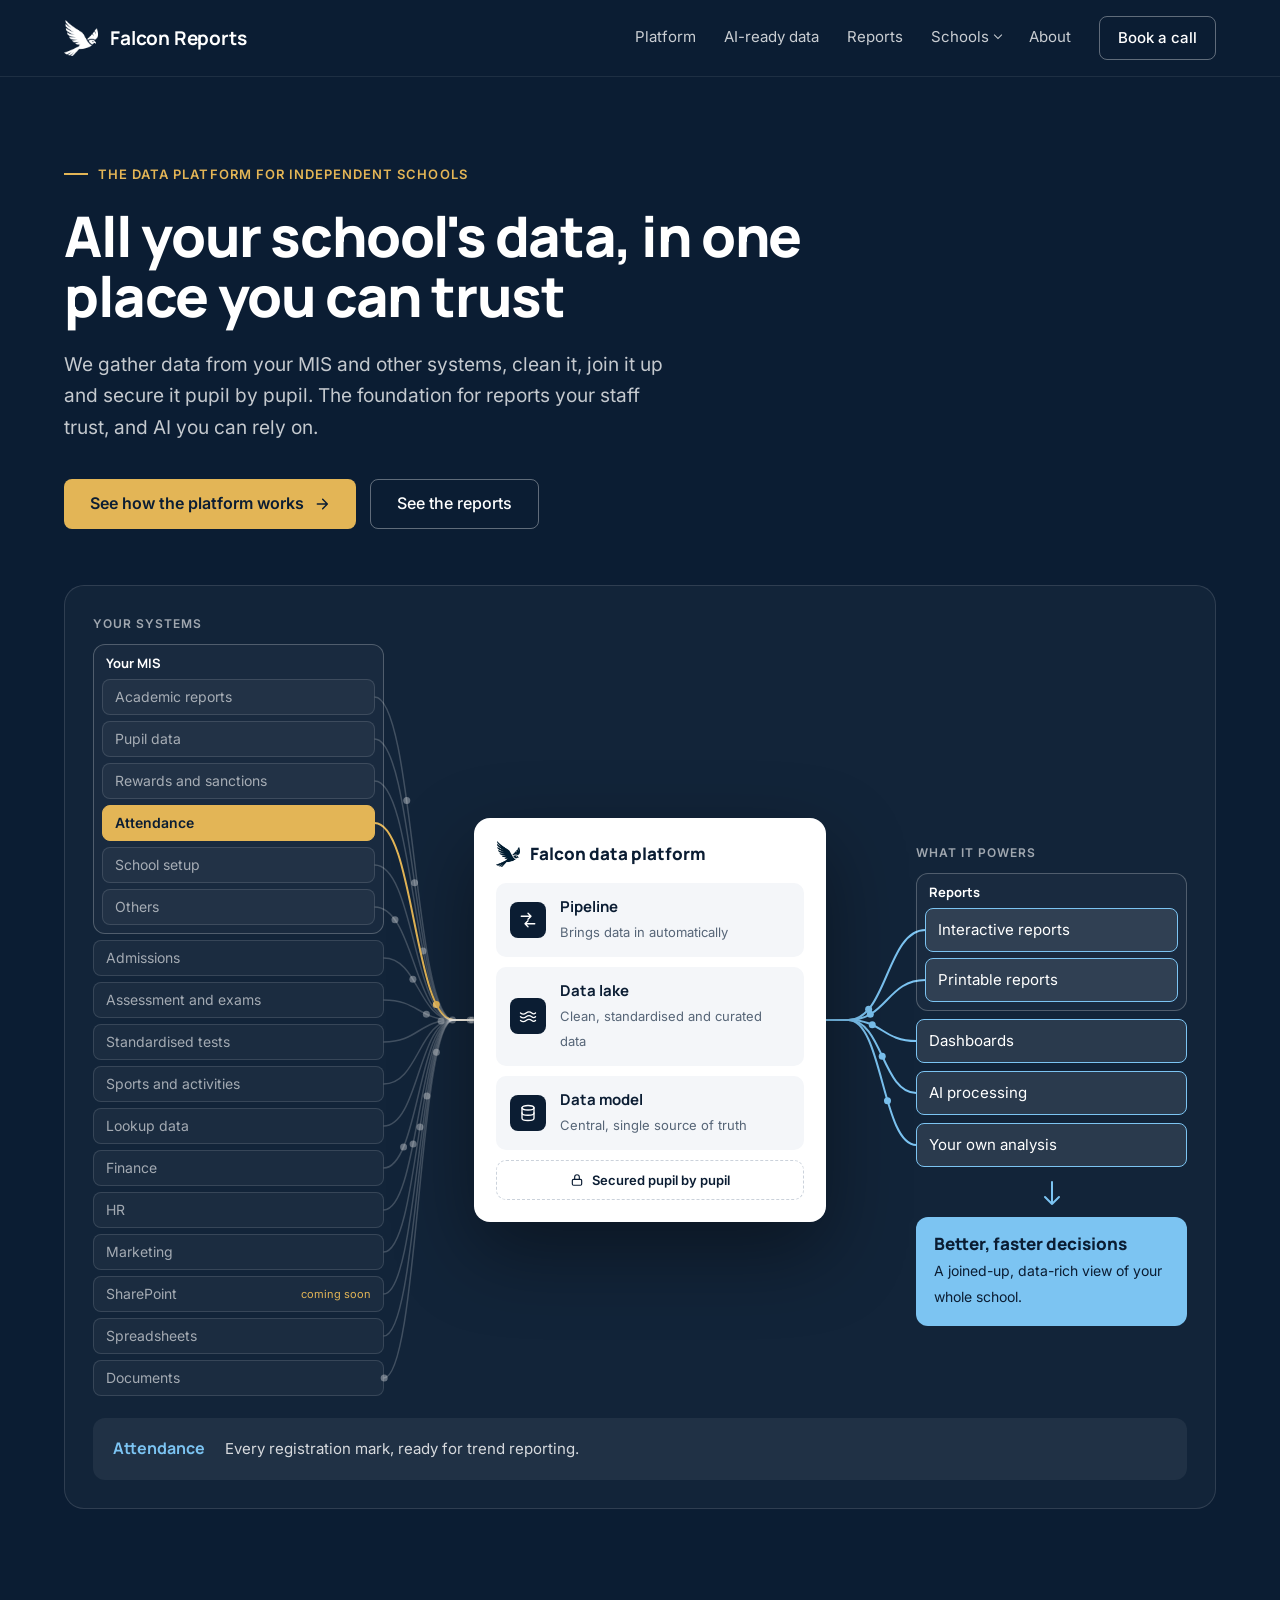
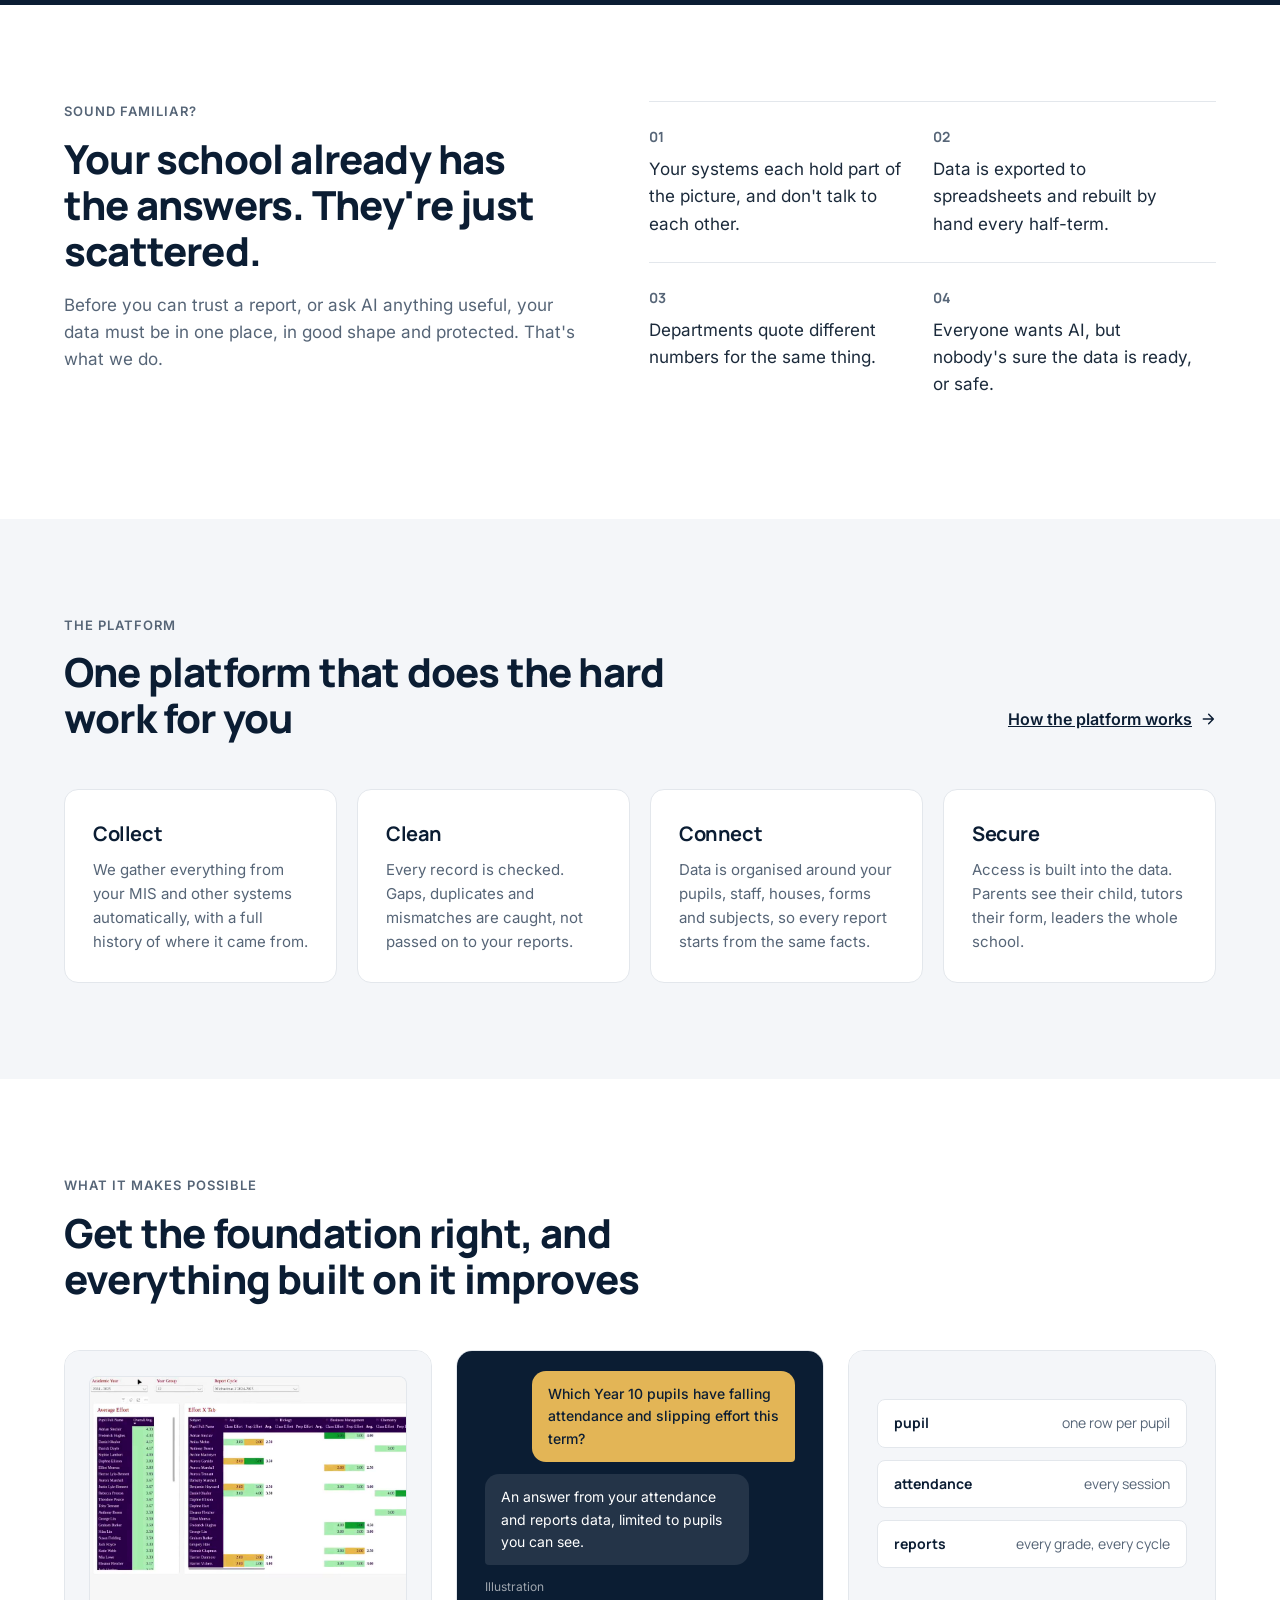
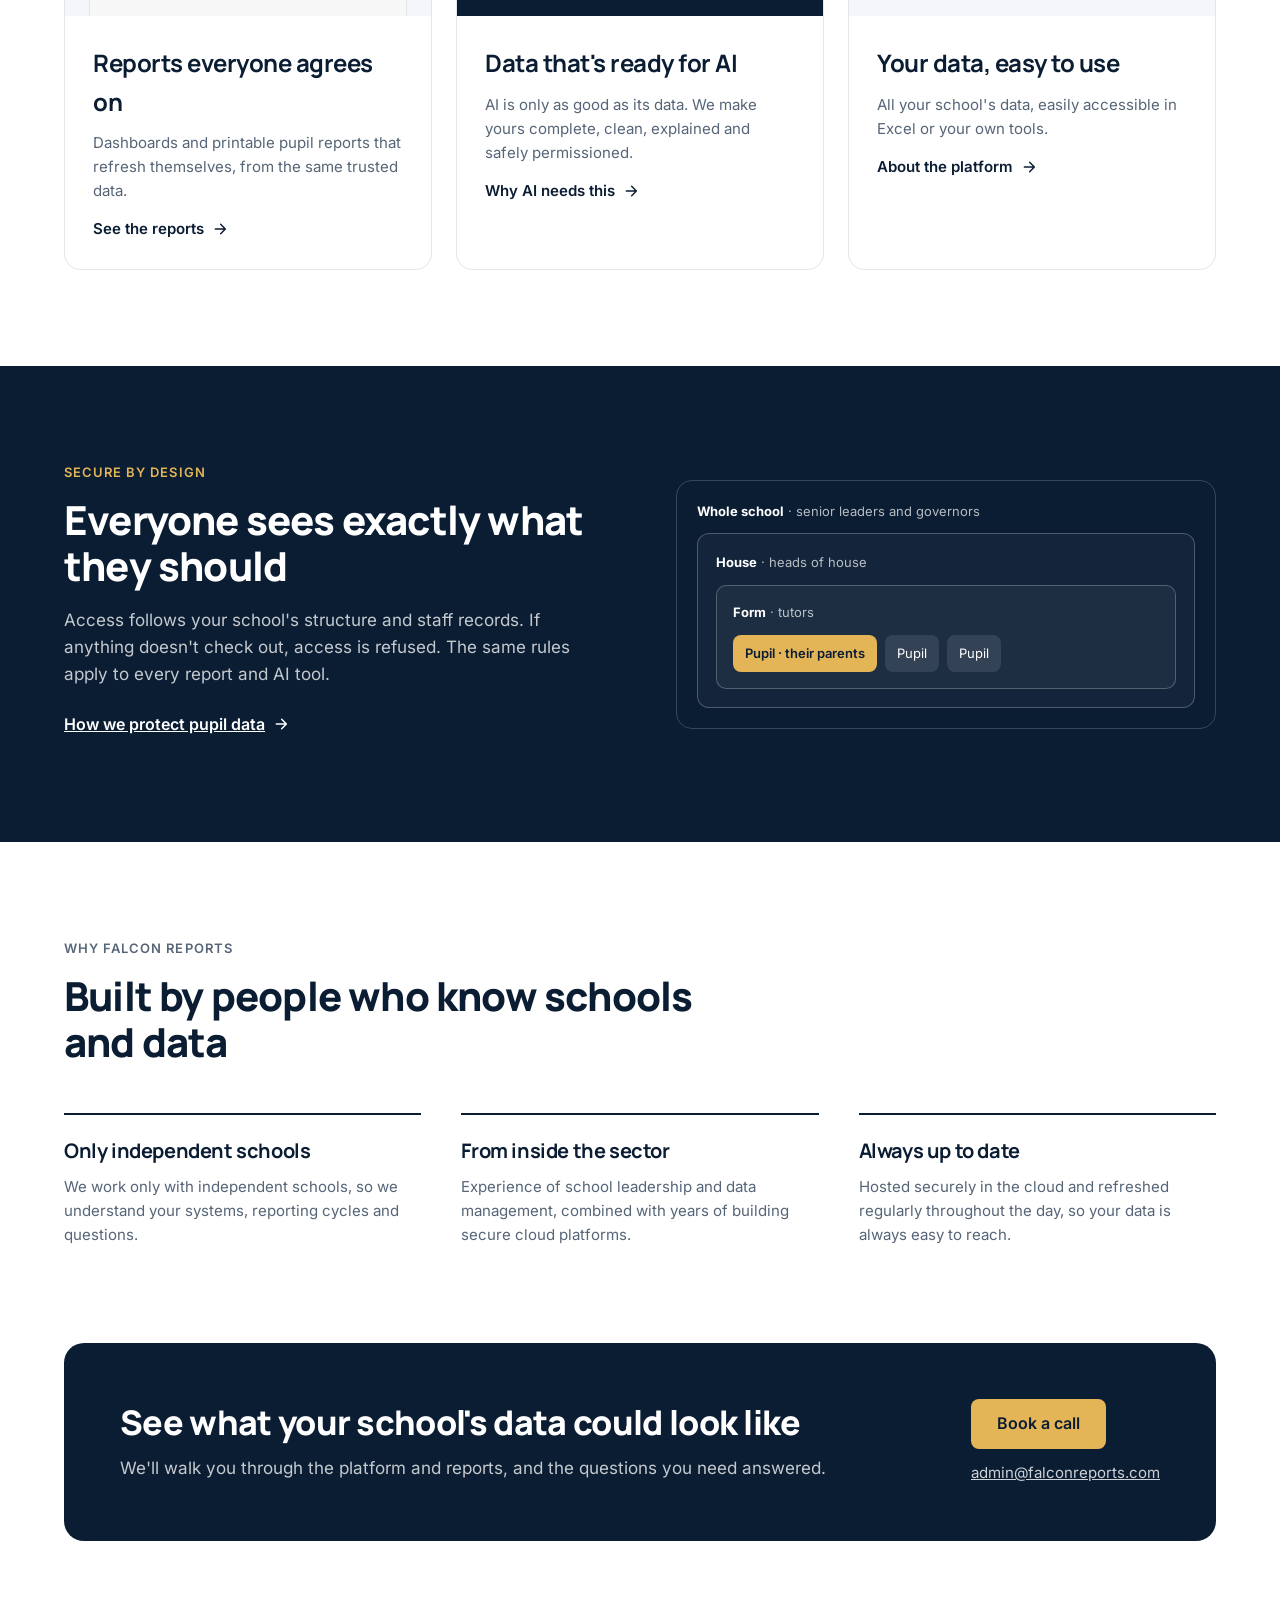
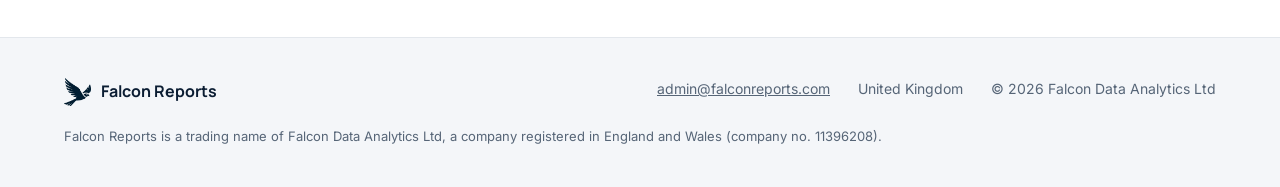
==== index.html @ 2ba78d6d "first commit of new website" ====
<!doctype html>
<html lang="en-GB">
  <head>
    <meta charset="UTF-8" />
    <meta name="viewport" content="width=device-width, initial-scale=1.0" />
    <meta name="description" content="Falcon Reports gathers your school's data into one secure, trusted platform: the foundation for reports staff trust and AI you can rely on." />
    <meta name="theme-color" content="#0b1d33" />
    <title>Falcon Reports | The data platform for independent schools</title>
    <link rel="preload" href="assets/fonts/inter-latin-wght-normal.woff2" as="font" type="font/woff2" crossorigin />
    <link rel="preload" href="assets/fonts/manrope-latin-wght-normal.woff2" as="font" type="font/woff2" crossorigin />
    <link rel="stylesheet" href="style.css" />

    <link rel="icon" href="favicon.ico" sizes="any" />
    <link rel="apple-touch-icon" sizes="180x180" href="assets/favicon/apple-touch-icon.png" />
    <link rel="icon" type="image/png" sizes="32x32" href="assets/favicon/favicon-32x32.png" />
    <link rel="icon" type="image/png" sizes="16x16" href="assets/favicon/favicon-16x16.png" />
    <link rel="manifest" href="assets/favicon/site.webmanifest" />
    <script src="script.js" defer></script>
  </head>
  <body>
    <header class="site-header">
      <div class="header-inner">
        <a href="index.html" class="brand">
          <img src="assets/falcon-logo-white.png" alt="" />
          <span>Falcon Reports</span>
        </a>
        <button class="nav-toggle" aria-label="Toggle navigation" aria-expanded="false" aria-controls="main-nav">
          <span></span>
          <span></span>
          <span></span>
        </button>
        <nav id="main-nav" aria-label="Main">
          <a href="platform.html">Platform</a>
          <a href="ai-ready-data.html">AI-ready data</a>
          <a href="reports.html">Reports</a>
          <div class="nav-dropdown">
            <button class="nav-dropdown-toggle" aria-expanded="false" aria-controls="schools-menu">Schools</button>
            <ul class="nav-dropdown-menu" id="schools-menu">
              <li><a href="uk-schools.html">UK schools</a></li>
              <li><a href="international-schools.html">International schools</a></li>
            </ul>
          </div>
          <a href="about.html">About</a>
          <a href="mailto:admin@falconreports.com" class="nav-cta">Book a call</a>
        </nav>
      </div>
    </header>

    <section class="hero">
      <div class="container">
        <div class="hero-intro">
          <p class="hero-eyebrow">The data platform for independent schools</p>
          <h1>All your school's data, in one place you can trust</h1>
          <p class="hero-lead">
            We gather data from your MIS and other systems, clean it, join it
            up and secure it pupil by pupil. The foundation for reports your
            staff trust, and AI you can rely on.
          </p>
          <div class="btn-row">
            <a href="platform.html" class="btn btn-primary"
              >See how the platform works <svg class="icon" viewBox="0 0 24 24" aria-hidden="true"><path d="M5 12h14M13 5l7 7-7 7"/></svg
            ></a>
            <a href="reports.html" class="btn btn-ghost">See the reports</a>
          </div>
        </div>

        <!-- Interactive data-flow diagram. Lines and dots are drawn by script.js. -->
        <div class="flow-box">
          <div class="flow" data-flow data-selected="att">
            <svg class="flow-svg" aria-hidden="true"></svg>

            <div class="flow-col flow-src">
              <p class="flow-label">Your systems</p>
              <div class="flow-group">
                <p class="flow-group-title">Your MIS</p>
                <button type="button" class="pill" data-source data-id="acad" data-print="1" data-text="Grades, effort and comments from every report cycle.">Academic reports</button>
                <button type="button" class="pill" data-source data-id="pupil" data-print="1" data-text="Who your pupils are: year groups, forms and houses.">Pupil data</button>
                <button type="button" class="pill" data-source data-id="rs" data-text="Merits and sanctions, by pupil and over time.">Rewards and sanctions</button>
                <button type="button" class="pill" data-source data-id="att" data-print="1" data-text="Every registration mark, ready for trend reporting.">Attendance</button>
                <button type="button" class="pill" data-source data-id="setup" data-print="1" data-text="Terms, subjects, sets and staff: the structure that ties it all together.">School setup</button>
                <button type="button" class="pill" data-source data-id="misother" data-text="Any other MIS data your school relies on, from boarding to trips.">Others</button>
              </div>
              <button type="button" class="pill" data-source data-id="adm" data-text="Enquiries and applications, for pipeline and trend reporting.">Admissions</button>
              <button type="button" class="pill" data-source data-id="assess" data-print="1" data-text="Internal assessments and exam results, linked to each pupil.">Assessment and exams</button>
              <button type="button" class="pill" data-source data-id="std" data-print="1" data-text="Standardised scores, for benchmarking and progress.">Standardised tests</button>
              <button type="button" class="pill" data-source data-id="sport" data-text="Teams, fixtures and clubs, alongside each pupil’s record.">Sports and activities</button>
              <button type="button" class="pill" data-source data-id="lookup" data-text="Reference lists and codes that keep every system consistent.">Lookup data</button>
              <button type="button" class="pill" data-source data-id="fin" data-text="Fees and budgets, for leadership and governor reporting.">Finance</button>
              <button type="button" class="pill" data-source data-id="hr" data-text="Staffing data, for workforce reporting.">HR</button>
              <button type="button" class="pill" data-source data-id="mkt" data-text="Campaigns and engagement, alongside admissions and enquiries.">Marketing</button>
              <button type="button" class="pill" data-source data-id="sp" data-label="SharePoint" data-text="Files and lists your staff already keep. Coming soon.">SharePoint <span class="pill-tag">coming soon</span></button>
              <button type="button" class="pill" data-source data-id="sheets" data-text="The trackers and lists kept outside your systems, brought in with care.">Spreadsheets</button>
              <button type="button" class="pill" data-source data-id="docs" data-text="Useful information locked in documents, turned into data you can use.">Documents</button>
            </div>

            <div class="flow-gap" data-gap="in"></div>

            <div class="flow-col flow-platform">
              <p class="platform-title"><img src="assets/falcon-logo-navy.png" alt="" />Falcon data platform</p>
              <div class="platform-stage">
                <span class="stage-icon"><svg viewBox="0 0 24 24" aria-hidden="true"><path d="M3 7h13M12 3l4 4-4 4"/><path d="M21 17H8M12 13l-4 4 4 4"/></svg></span>
                <div><strong>Pipeline</strong><span>Brings data in automatically</span></div>
              </div>
              <div class="platform-stage">
                <span class="stage-icon"><svg viewBox="0 0 24 24" aria-hidden="true"><path d="M2 8c2.5 2 5 2 7.5 0s5-2 7.5 0 3.5 1.5 5 0"/><path d="M2 13c2.5 2 5 2 7.5 0s5-2 7.5 0 3.5 1.5 5 0"/><path d="M2 18c2.5 2 5 2 7.5 0s5-2 7.5 0 3.5 1.5 5 0"/></svg></span>
                <div><strong>Data lake</strong><span>Clean, standardised and curated data</span></div>
              </div>
              <div class="platform-stage">
                <span class="stage-icon"><svg viewBox="0 0 24 24" aria-hidden="true"><ellipse cx="12" cy="5" rx="8" ry="3"/><path d="M4 5v14c0 1.7 3.6 3 8 3s8-1.3 8-3V5"/><path d="M4 12c0 1.7 3.6 3 8 3s8-1.3 8-3"/></svg></span>
                <div><strong>Data model</strong><span>Central, single source of truth</span></div>
              </div>
              <p class="platform-secure"><svg viewBox="0 0 24 24" aria-hidden="true"><rect x="4" y="11" width="16" height="10" rx="2"/><path d="M8 11V7a4 4 0 0 1 8 0v4"/></svg>Secured pupil by pupil</p>
            </div>

            <div class="flow-gap" data-gap="out"></div>

            <div class="flow-col flow-out">
              <p class="flow-label">What it powers</p>
              <div class="flow-group">
                <p class="flow-group-title">Reports</p>
                <button type="button" class="pill pill--out" data-output data-id="ireports" data-text="Explore and filter reports built around your school.">Interactive reports</button>
                <button type="button" class="pill pill--out" data-output data-id="preports" data-text="School-branded pupil reports, ready to print.">Printable reports</button>
              </div>
              <button type="button" class="pill pill--out" data-output data-id="dash" data-text="At-a-glance views for leaders and staff.">Dashboards</button>
              <button type="button" class="pill pill--out" data-output data-id="ai" data-text="Questions answered from trusted data, within each person’s permissions.">AI processing</button>
              <button type="button" class="pill pill--out" data-output data-id="own" data-text="Direct access for your team, in Excel or your own tools.">Your own analysis</button>
              <div class="flow-outcome">
                <svg viewBox="0 0 18 26" aria-hidden="true"><path d="M9 1v22M2 16l7 7 7-7"/></svg>
                <p class="outcome-card">
                  <strong>Better, faster decisions</strong>
                  <span>A joined-up, data-rich view of your whole school.</span>
                </p>
              </div>
            </div>
          </div>

          <p class="flow-detail" aria-live="polite">
            <strong data-flow-title>Attendance</strong>
            <span data-flow-text>Every registration mark, ready for trend reporting.</span>
          </p>
        </div>
      </div>
    </section>

    <main>
      <section class="section">
        <div class="container split">
          <div>
            <p class="eyebrow">Sound familiar?</p>
            <h2 class="h2">Your school already has the answers. They're just scattered.</h2>
            <p class="lead-muted">
              Before you can trust a report, or ask AI anything useful, your
              data must be in one place, in good shape and protected. That's
              what we do.
            </p>
          </div>
          <ol class="numbered-list" style="flex-grow: 1.4">
            <li><span class="num">01</span>Your systems each hold part of the picture, and don't talk to each other.</li>
            <li><span class="num">02</span>Data is exported to spreadsheets and rebuilt by hand every half-term.</li>
            <li><span class="num">03</span>Departments quote different numbers for the same thing.</li>
            <li><span class="num">04</span>Everyone wants AI, but nobody's sure the data is ready, or safe.</li>
          </ol>
        </div>
      </section>

      <section class="section section--subtle">
        <div class="container">
          <div class="section-head section-head--row">
            <div>
              <p class="eyebrow">The platform</p>
              <h2>One platform that does the hard work for you</h2>
            </div>
            <a href="platform.html" class="link-arrow"
              >How the platform works <svg class="icon" viewBox="0 0 24 24" aria-hidden="true"><path d="M5 12h14M13 5l7 7-7 7"/></svg
            ></a>
          </div>
          <div class="grid grid--250">
            <div class="card">
              <h3>Collect</h3>
              <p>We gather everything from your MIS and other systems automatically, with a full history of where it came from.</p>
            </div>
            <div class="card">
              <h3>Clean</h3>
              <p>Every record is checked. Gaps, duplicates and mismatches are caught, not passed on to your reports.</p>
            </div>
            <div class="card">
              <h3>Connect</h3>
              <p>Data is organised around your pupils, staff, houses, forms and subjects, so every report starts from the same facts.</p>
            </div>
            <div class="card">
              <h3>Secure</h3>
              <p>Access is built into the data. Parents see their child, tutors their form, leaders the whole school.</p>
            </div>
          </div>
        </div>
      </section>

      <section class="section">
        <div class="container">
          <div class="section-head">
            <p class="eyebrow">What it makes possible</p>
            <h2>Get the foundation right, and everything built on it improves</h2>
          </div>
          <div class="grid grid--340">
            <a href="reports.html" class="feature-card">
              <div class="feature-visual feature-visual--image">
                <img src="assets/video/effort-by-subject-poster.jpg" alt="Effort by subject report showing pupils' class and prep effort, colour-coded by subject" loading="lazy" />
              </div>
              <div class="feature-body">
                <h3>Reports everyone agrees on</h3>
                <p>Dashboards and printable pupil reports that refresh themselves, from the same trusted data.</p>
                <span class="more">See the reports <svg class="icon" viewBox="0 0 24 24" aria-hidden="true"><path d="M5 12h14M13 5l7 7-7 7"/></svg></span>
              </div>
            </a>
            <a href="ai-ready-data.html" class="feature-card">
              <div class="feature-visual feature-visual--navy">
                <p class="bubble bubble--q">Which Year 10 pupils have falling attendance and slipping effort this term?</p>
                <p class="bubble bubble--a">An answer from your attendance and reports data, limited to pupils you can see.</p>
                <p class="illustration-note">Illustration</p>
              </div>
              <div class="feature-body">
                <h3>Data that's ready for AI</h3>
                <p>AI is only as good as its data. We make yours complete, clean, explained and safely permissioned.</p>
                <span class="more">Why AI needs this <svg class="icon" viewBox="0 0 24 24" aria-hidden="true"><path d="M5 12h14M13 5l7 7-7 7"/></svg></span>
              </div>
            </a>
            <a href="platform.html" class="feature-card">
              <div class="feature-visual">
                <p class="table-chip"><strong>pupil</strong><span>one row per pupil</span></p>
                <p class="table-chip"><strong>attendance</strong><span>every session</span></p>
                <p class="table-chip"><strong>reports</strong><span>every grade, every cycle</span></p>
              </div>
              <div class="feature-body">
                <h3>Your data, easy to use</h3>
                <p>All your school's data, easily accessible in Excel or your own tools.</p>
                <span class="more">About the platform <svg class="icon" viewBox="0 0 24 24" aria-hidden="true"><path d="M5 12h14M13 5l7 7-7 7"/></svg></span>
              </div>
            </a>
          </div>
        </div>
      </section>

      <section class="section section--navy">
        <div class="container split split--center">
          <div>
            <p class="eyebrow">Secure by design</p>
            <h2 class="h2">Everyone sees exactly what they should</h2>
            <p class="lead-muted" style="color: var(--on-navy)">
              Access follows your school's structure and staff records. If
              anything doesn't check out, access is refused. The same rules
              apply to every report and AI tool.
            </p>
            <a href="platform.html" class="link-arrow" style="margin-top: 14px"
              >How we protect pupil data <svg class="icon" viewBox="0 0 24 24" aria-hidden="true"><path d="M5 12h14M13 5l7 7-7 7"/></svg
            ></a>
          </div>
          <div class="nest" aria-label="Access is nested: whole school, then house, then form, then each pupil">
            <p class="nest-label"><strong>Whole school</strong> · senior leaders and governors</p>
            <div class="nest">
              <p class="nest-label"><strong>House</strong> · heads of house</p>
              <div class="nest">
                <p class="nest-label"><strong>Form</strong> · tutors</p>
                <p class="nest-pupils">
                  <span class="is-highlight">Pupil · their parents</span><span>Pupil</span><span>Pupil</span>
                </p>
              </div>
            </div>
          </div>
        </div>
      </section>

      <section class="section">
        <div class="container">
          <div class="section-head">
            <p class="eyebrow">Why Falcon Reports</p>
            <h2>Built by people who know schools and data</h2>
          </div>
          <div class="grid grid--280">
            <div class="ruled">
              <h3>Only independent schools</h3>
              <p>We work only with independent schools, so we understand your systems, reporting cycles and questions.</p>
            </div>
            <div class="ruled">
              <h3>From inside the sector</h3>
              <p>Experience of school leadership and data management, combined with years of building secure cloud platforms.</p>
            </div>
            <div class="ruled">
              <h3>Always up to date</h3>
              <p>Hosted securely in the cloud and refreshed regularly throughout the day, so your data is always easy to reach.</p>
            </div>
          </div>
        </div>
      </section>

      <section class="section section--flush-top">
        <div class="container">
          <div class="cta-band">
            <div>
              <h2>See what your school's data could look like</h2>
              <p>We'll walk you through the platform and reports, and the questions you need answered.</p>
            </div>
            <div class="cta-actions">
              <a href="mailto:admin@falconreports.com" class="btn btn-primary">Book a call</a>
              <a href="mailto:admin@falconreports.com" class="email">admin@falconreports.com</a>
            </div>
          </div>
        </div>
      </section>
    </main>

    <footer class="site-footer">
      <div class="footer-inner">
        <p class="footer-brand"><img src="assets/falcon-logo-navy.png" alt="" />Falcon Reports</p>
        <p class="footer-meta">
          <a href="mailto:admin@falconreports.com">admin@falconreports.com</a>
          <span>United Kingdom</span>
          <span>&copy; 2026 Falcon Data Analytics Ltd</span>
        </p>
      </div>
      <p class="footer-legal">
        Falcon Reports is a trading name of Falcon Data Analytics Ltd, a company
        registered in England and Wales (company no. 11396208).
      </p>
    </footer>
  </body>
</html>
---- style.css ----
/* ==========================================================================
   Falcon Reports — site styles
   Fonts are self-hosted (assets/fonts, SIL Open Font Licence), so no visitor
   data is sent to a third-party font service.
   ========================================================================== */

@font-face {
  font-family: 'Inter';
  font-style: normal;
  font-weight: 100 900;
  font-display: swap;
  src: url('assets/fonts/inter-latin-wght-normal.woff2') format('woff2');
}

@font-face {
  font-family: 'Manrope';
  font-style: normal;
  font-weight: 200 800;
  font-display: swap;
  src: url('assets/fonts/manrope-latin-wght-normal.woff2') format('woff2');
}

/* Design tokens */
:root {
  --navy: #0b1d33;
  --navy-light: #13294a;
  --ink: #1b2a3b;
  --ink-soft: #3c4a5a;
  --muted: #566577;
  --line: #e3e7ec;
  --line-soft: #eef1f5;
  --subtle: #f4f6f9;
  --white: #ffffff;
  --gold: #e3b556; /* data going in */
  --sky: #7cc4f2; /* data coming out */
  --on-navy: rgba(255, 255, 255, 0.76);
  --max-width: 1200px;
  --display: 'Manrope', system-ui, sans-serif;
  --body: 'Inter', system-ui, sans-serif;
}

/* Reset */
*,
*::before,
*::after {
  box-sizing: border-box;
  margin: 0;
  padding: 0;
}

html {
  scroll-behavior: smooth;
}

body {
  font-family: var(--body);
  font-size: 16px;
  line-height: 1.6;
  color: var(--ink);
  background: var(--white);
  -webkit-font-smoothing: antialiased;
}

img,
video,
svg {
  display: block;
  max-width: 100%;
}

a {
  color: var(--navy);
}

a:hover {
  color: var(--navy-light);
}

ul,
ol {
  list-style: none;
}

h1,
h2,
h3 {
  font-family: var(--display);
  color: var(--navy);
  letter-spacing: -0.02em;
}

button {
  font: inherit;
}

:focus-visible {
  outline: 3px solid var(--sky);
  outline-offset: 2px;
}

.container,
.section-inner,
.hero-inner {
  max-width: var(--max-width);
  margin: 0 auto;
  padding: 0 24px;
}

.icon {
  width: 16px;
  height: 16px;
  flex: 0 0 auto;
  fill: none;
  stroke: currentColor;
  stroke-width: 2.2;
  stroke-linecap: round;
  stroke-linejoin: round;
}

/* ==========================================================================
   Header and navigation
   ========================================================================== */

.site-header {
  position: sticky;
  top: 0;
  z-index: 100;
  background: var(--navy);
  border-bottom: 1px solid rgba(255, 255, 255, 0.08);
}

.header-inner {
  max-width: var(--max-width);
  margin: 0 auto;
  padding: 16px 24px;
  display: flex;
  align-items: center;
  justify-content: space-between;
  gap: 16px;
}

.brand {
  display: flex;
  align-items: center;
  gap: 12px;
  text-decoration: none;
}

.brand img {
  height: 36px;
  width: auto;
}

.brand span {
  font-family: var(--display);
  font-weight: 700;
  font-size: 19px;
  color: var(--white);
  letter-spacing: -0.01em;
}

#main-nav {
  display: flex;
  align-items: center;
  gap: 28px;
}

#main-nav > a,
.nav-dropdown-toggle {
  color: rgba(255, 255, 255, 0.78);
  text-decoration: none;
  font-size: 15px;
  padding: 4px 0;
  border-bottom: 2px solid transparent;
}

#main-nav > a:hover,
.nav-dropdown-toggle:hover {
  color: var(--white);
}

#main-nav > a[aria-current='page'],
.nav-dropdown-toggle.is-current {
  color: var(--white);
  font-weight: 500;
  border-bottom-color: var(--gold);
}

#main-nav > a.nav-cta {
  display: inline-flex;
  align-items: center;
  min-height: 44px;
  padding: 0 18px;
  border: 1px solid rgba(255, 255, 255, 0.35);
  border-radius: 8px;
  color: var(--white);
  font-weight: 500;
}

#main-nav > a.nav-cta:hover {
  border-color: rgba(255, 255, 255, 0.8);
}

.nav-dropdown {
  position: relative;
}

.nav-dropdown-toggle {
  display: flex;
  align-items: center;
  gap: 6px;
  background: none;
  border-top: none;
  border-left: none;
  border-right: none;
  cursor: pointer;
}

.nav-dropdown-toggle::after {
  content: '';
  width: 6px;
  height: 6px;
  border-right: 1.5px solid currentColor;
  border-bottom: 1.5px solid currentColor;
  transform: translateY(-2px) rotate(45deg);
}

.nav-dropdown-menu {
  display: none;
  position: absolute;
  top: 100%;
  left: -16px;
  min-width: 200px;
  padding-top: 10px; /* bridges the gap so hover doesn't drop */
}

.nav-dropdown-menu::before {
  content: '';
  position: absolute;
  inset: 10px 0 0 0;
  background: var(--white);
  border-radius: 10px;
  box-shadow: 0 12px 30px rgba(0, 0, 0, 0.25);
  z-index: -1;
}

.nav-dropdown-menu a {
  display: block;
  padding: 10px 16px;
  color: var(--ink);
  text-decoration: none;
  font-size: 15px;
}

.nav-dropdown-menu li:first-child a {
  padding-top: 14px;
}

.nav-dropdown-menu li:last-child a {
  padding-bottom: 14px;
}

.nav-dropdown-menu a:hover,
.nav-dropdown-menu a[aria-current='page'] {
  background: var(--subtle);
}

@media (hover: hover) and (min-width: 901px) {
  .nav-dropdown:hover .nav-dropdown-menu {
    display: block;
  }
}

.nav-dropdown.is-open .nav-dropdown-menu {
  display: block;
}

.nav-toggle {
  display: none;
  flex-direction: column;
  justify-content: center;
  gap: 5px;
  width: 44px;
  height: 44px;
  padding: 10px;
  background: none;
  border: none;
  cursor: pointer;
}

.nav-toggle span {
  display: block;
  height: 2px;
  background: var(--white);
  transition:
    transform 0.2s,
    opacity 0.2s;
}

.nav-toggle[aria-expanded='true'] span:nth-child(1) {
  transform: translateY(7px) rotate(45deg);
}

.nav-toggle[aria-expanded='true'] span:nth-child(2) {
  opacity: 0;
}

.nav-toggle[aria-expanded='true'] span:nth-child(3) {
  transform: translateY(-7px) rotate(-45deg);
}

@media (max-width: 900px) {
  .nav-toggle {
    display: flex;
  }

  #main-nav {
    display: none;
    position: absolute;
    top: 100%;
    left: 0;
    right: 0;
    flex-direction: column;
    align-items: flex-start;
    gap: 6px;
    padding: 12px 24px 24px;
    background: var(--navy);
    border-bottom: 1px solid rgba(255, 255, 255, 0.12);
  }

  #main-nav.is-open {
    display: flex;
  }

  #main-nav > a,
  .nav-dropdown-toggle {
    padding: 8px 0;
  }

  #main-nav > a.nav-cta {
    margin-top: 8px;
  }

  .nav-dropdown-toggle::after {
    display: none;
  }

  .nav-dropdown-menu {
    display: block;
    position: static;
    padding: 0 0 0 16px;
  }

  .nav-dropdown-menu::before {
    display: none;
  }

  .nav-dropdown-menu a,
  .nav-dropdown-menu li:first-child a,
  .nav-dropdown-menu li:last-child a {
    padding: 6px 0;
    color: rgba(255, 255, 255, 0.78);
  }

  .nav-dropdown-menu a:hover,
  .nav-dropdown-menu a[aria-current='page'] {
    background: none;
    color: var(--white);
  }
}

/* ==========================================================================
   Shared building blocks
   ========================================================================== */

.section {
  padding: 96px 0;
}

.section--subtle {
  background: var(--subtle);
}

.section--navy {
  background: var(--navy);
  color: var(--white);
}

.section--navy h2,
.section--navy h3 {
  color: var(--white);
}

.section--flush-top {
  padding-top: 0;
}

.eyebrow {
  font-size: 13px;
  font-weight: 600;
  letter-spacing: 0.08em;
  text-transform: uppercase;
  color: var(--muted);
  margin-bottom: 14px;
}

.section--navy .eyebrow {
  color: var(--gold);
}

.section-head {
  max-width: 700px;
  margin-bottom: 48px;
}

.section-head h2,
.h2 {
  font-weight: 800;
  font-size: 40px;
  line-height: 1.15;
}

.section-head > p:not(.eyebrow) {
  margin-top: 16px;
  font-size: 17px;
  color: var(--muted);
}

.section--navy .section-head > p:not(.eyebrow) {
  color: var(--on-navy);
}

.section-head--row {
  max-width: none;
  display: flex;
  flex-wrap: wrap;
  align-items: flex-end;
  justify-content: space-between;
  gap: 24px;
}

.section-head--row > div {
  max-width: 640px;
}

.split {
  display: flex;
  flex-wrap: wrap;
  gap: 48px 72px;
}

.split > * {
  flex: 1 1 380px;
  min-width: 0;
}

.split--center {
  align-items: center;
}

.grid {
  display: grid;
  gap: 20px;
}

.grid--250 {
  grid-template-columns: repeat(auto-fit, minmax(min(250px, 100%), 1fr));
}

.grid--280 {
  grid-template-columns: repeat(auto-fit, minmax(min(280px, 100%), 1fr));
  gap: 40px;
}

.grid--300 {
  grid-template-columns: repeat(auto-fit, minmax(min(300px, 100%), 1fr));
}

.grid--340 {
  grid-template-columns: repeat(auto-fit, minmax(min(340px, 100%), 1fr));
  gap: 24px;
}

.card {
  background: var(--white);
  border: 1px solid var(--line);
  border-radius: 14px;
  padding: 28px;
}

.card h3 {
  font-weight: 700;
  font-size: 20px;
  margin-bottom: 8px;
}

.card p {
  font-size: 15px;
  color: var(--muted);
}

.card--big-num .num {
  font-family: var(--display);
  font-weight: 800;
  font-size: 40px;
  line-height: 1;
  color: #cbd2db;
  margin-bottom: 16px;
}

.ruled {
  border-top: 2px solid var(--navy);
  padding-top: 20px;
}

.ruled h3 {
  font-weight: 700;
  font-size: 20px;
  margin-bottom: 8px;
}

.ruled p {
  font-size: 15px;
  color: var(--muted);
}

.ruled--gold {
  border-top-color: var(--gold);
}

.tag {
  display: inline-block;
  font-size: 12px;
  font-weight: 600;
  letter-spacing: 0.06em;
  text-transform: uppercase;
  color: var(--navy);
  background: var(--subtle);
  border: 1px solid var(--line);
  border-radius: 4px;
  padding: 3px 10px;
  margin-bottom: 16px;
}

.check-list {
  display: flex;
  flex-direction: column;
  gap: 8px;
}

.check-list li {
  display: flex;
  gap: 10px;
  align-items: baseline;
  font-size: 15px;
}

.check-list li::before {
  content: '';
  flex: 0 0 auto;
  width: 12px;
  height: 7px;
  border-left: 2.5px solid var(--navy);
  border-bottom: 2.5px solid var(--navy);
  transform: translateY(-3px) rotate(-45deg);
}

/* Buttons */
.btn {
  display: inline-flex;
  align-items: center;
  gap: 10px;
  min-height: 50px;
  padding: 0 26px;
  border-radius: 8px;
  font-weight: 600;
  font-size: 16px;
  text-decoration: none;
  transition:
    background 0.2s,
    border-color 0.2s;
}

.btn-primary {
  background: var(--gold);
  color: var(--navy);
}

.btn-primary:hover {
  background: #edc673;
  color: var(--navy);
}

.btn-ghost {
  border: 1px solid rgba(255, 255, 255, 0.35);
  color: var(--white);
  font-weight: 500;
}

.btn-ghost:hover {
  border-color: rgba(255, 255, 255, 0.8);
  color: var(--white);
}

.btn-row {
  display: flex;
  flex-wrap: wrap;
  gap: 14px;
}

.link-arrow {
  display: inline-flex;
  align-items: center;
  gap: 8px;
  min-height: 44px;
  font-weight: 600;
  font-size: 16px;
  color: var(--navy);
}

.section--navy .link-arrow,
.hero .link-arrow {
  color: var(--white);
}

/* ==========================================================================
   Hero
   ========================================================================== */

.hero {
  background: var(--navy);
  color: var(--white);
  padding: 80px 0 96px;
}

.hero h1 {
  color: var(--white);
  font-weight: 800;
  font-size: 56px;
  line-height: 1.06;
  letter-spacing: -0.025em;
  margin-bottom: 24px;
}

.hero-lead {
  font-size: 19px;
  line-height: 1.65;
  color: var(--on-navy);
  max-width: 620px;
}

.hero-eyebrow {
  display: inline-flex;
  align-items: center;
  gap: 10px;
  font-size: 13px;
  font-weight: 600;
  letter-spacing: 0.08em;
  text-transform: uppercase;
  color: var(--gold);
  margin-bottom: 22px;
}

.hero-eyebrow::before {
  content: '';
  width: 24px;
  height: 2px;
  background: var(--gold);
}

.hero-intro {
  max-width: 760px;
  margin-bottom: 56px;
}

.hero-intro .hero-lead {
  margin-bottom: 36px;
}

.hero-split {
  display: flex;
  flex-wrap: wrap;
  align-items: center;
  gap: 56px 72px;
}

.hero-split > * {
  flex: 1 1 420px;
  min-width: 0;
}

.hero-split--bottom {
  align-items: flex-end;
}

/* ==========================================================================
   Home: interactive data-flow diagram
   Lines and dots are drawn by script.js from the positions of the pills.
   ========================================================================== */

.flow-box {
  border: 1px solid rgba(255, 255, 255, 0.12);
  border-radius: 20px;
  padding: 58px 28px 28px;
  background: rgba(255, 255, 255, 0.03);
}

.flow {
  position: relative;
  display: flex;
  align-items: center;
}

.flow-svg {
  position: absolute;
  inset: 0;
  width: 100%;
  height: 100%;
  overflow: visible;
  pointer-events: none;
}

.flow-col {
  position: relative;
  z-index: 1;
  min-width: 0;
}

.flow-label {
  position: absolute;
  top: -30px;
  left: 0;
  font-size: 12px;
  font-weight: 600;
  letter-spacing: 0.08em;
  text-transform: uppercase;
  color: rgba(255, 255, 255, 0.6);
}

.flow-src {
  flex: 1 1 230px;
  display: flex;
  flex-direction: column;
  gap: 6px;
}

.flow-gap {
  flex: 0 0 90px;
  align-self: stretch;
}

.flow-out {
  flex: 1 1 210px;
  display: flex;
  flex-direction: column;
  gap: 8px;
}

.flow-group {
  border: 1px solid rgba(255, 255, 255, 0.24);
  border-radius: 12px;
  padding: 8px;
  display: flex;
  flex-direction: column;
  gap: 6px;
  background: rgba(255, 255, 255, 0.03);
}

.flow-group-title {
  height: 20px;
  line-height: 20px;
  padding-left: 4px;
  font-family: var(--display);
  font-weight: 700;
  font-size: 13px;
  color: var(--white);
}

.pill {
  display: flex;
  align-items: center;
  justify-content: space-between;
  gap: 8px;
  width: 100%;
  min-height: 36px;
  padding: 6px 12px;
  border-radius: 8px;
  font-size: 14px;
  line-height: 1.3;
  text-align: left;
  cursor: pointer;
  background: rgba(255, 255, 255, 0.04);
  color: rgba(255, 255, 255, 0.6);
  border: 1px solid rgba(255, 255, 255, 0.12);
  transition:
    background 0.2s,
    border-color 0.2s,
    color 0.2s;
}

.pill:hover {
  color: var(--white);
}

.pill--out {
  min-height: 44px;
  font-size: 15px;
}

.pill.is-related {
  background: rgba(255, 255, 255, 0.1);
  color: var(--white);
  border-color: var(--gold);
}

.pill.is-selected {
  background: var(--gold);
  color: var(--navy);
  border-color: var(--gold);
  font-weight: 600;
}

.pill--out.is-related {
  border-color: var(--sky);
}

.pill--out.is-selected {
  background: var(--sky);
  border-color: var(--sky);
}

.pill-tag {
  font-size: 11px;
  color: var(--gold);
  white-space: nowrap;
}

.pill.is-selected .pill-tag {
  color: var(--navy);
}

.flow-line {
  fill: none;
  stroke: rgba(255, 255, 255, 0.2);
  stroke-width: 1.5;
  transition: stroke 0.2s;
}

.flow-line.is-lit {
  stroke: var(--gold);
  stroke-width: 2;
}

.flow-line--out.is-lit {
  stroke: var(--sky);
}

.flow-dot {
  fill: rgba(255, 255, 255, 0.35);
}

.flow-dot.is-lit {
  fill: var(--gold);
}

.flow-dot--out.is-lit {
  fill: var(--sky);
}

/* Platform card */
.flow-platform {
  flex: 1.2 1 280px;
  background: var(--white);
  color: var(--ink);
  border-radius: 16px;
  padding: 22px;
  box-shadow: 0 30px 80px rgba(0, 0, 0, 0.4);
  display: flex;
  flex-direction: column;
  gap: 10px;
}

.platform-title {
  display: flex;
  align-items: center;
  gap: 10px;
  margin-bottom: 6px;
  font-family: var(--display);
  font-weight: 800;
  font-size: 17px;
  color: var(--navy);
}

.platform-title img {
  height: 26px;
  width: auto;
}

.platform-stage {
  display: flex;
  align-items: center;
  gap: 14px;
  padding: 12px 14px;
  border-radius: 10px;
  background: var(--subtle);
  animation: stage-glow 4.5s ease-in-out infinite;
}

.platform-stage:nth-of-type(2) {
  animation-delay: 1.5s;
}

.platform-stage:nth-of-type(3) {
  animation-delay: 3s;
}

@keyframes stage-glow {
  0%,
  100% {
    background: var(--subtle);
    box-shadow: none;
  }
  12%,
  28% {
    background: #fbf1dc;
    box-shadow: 0 0 0 2px var(--gold);
  }
}

.platform-stage .stage-icon {
  flex: 0 0 auto;
  width: 36px;
  height: 36px;
  border-radius: 8px;
  background: var(--navy);
  color: var(--white);
  display: flex;
  align-items: center;
  justify-content: center;
}

.stage-icon svg {
  width: 18px;
  height: 18px;
  fill: none;
  stroke: currentColor;
  stroke-width: 1.8;
  stroke-linecap: round;
  stroke-linejoin: round;
}

.platform-stage strong {
  display: block;
  font-family: var(--display);
  font-size: 15px;
  color: var(--navy);
}

.platform-stage span {
  font-size: 13px;
  color: var(--muted);
}

.platform-secure {
  display: flex;
  align-items: center;
  justify-content: center;
  gap: 8px;
  padding: 9px;
  border-radius: 10px;
  border: 1px dashed #cbd2db;
  font-size: 13px;
  font-weight: 600;
  color: var(--navy);
}

.platform-secure svg {
  width: 14px;
  height: 14px;
  fill: none;
  stroke: currentColor;
  stroke-width: 2;
}

/* Outcome card under the outputs */
.flow-outcome {
  position: absolute;
  top: calc(100% + 14px);
  left: 0;
  right: 0;
  display: flex;
  flex-direction: column;
  align-items: center;
  gap: 10px;
}

.flow-outcome svg {
  width: 18px;
  height: 26px;
  fill: none;
  stroke: var(--sky);
  stroke-width: 2;
  stroke-linecap: round;
  stroke-linejoin: round;
}

.outcome-card {
  width: 100%;
  border-radius: 12px;
  padding: 16px 18px;
  background: var(--sky);
  color: var(--navy);
}

.outcome-card strong {
  display: block;
  font-family: var(--display);
  font-weight: 800;
  font-size: 17px;
  line-height: 1.25;
  margin-bottom: 4px;
}

.outcome-card span {
  font-size: 14px;
  line-height: 1.45;
}

.flow-detail {
  margin-top: 22px;
  padding: 18px 20px;
  border-radius: 12px;
  background: rgba(255, 255, 255, 0.06);
  display: flex;
  flex-wrap: wrap;
  align-items: baseline;
  gap: 6px 20px;
}

.flow-detail strong {
  font-family: var(--display);
  font-size: 16px;
  color: var(--sky);
}

.flow-detail span {
  flex: 1 1 360px;
  font-size: 15px;
  color: rgba(255, 255, 255, 0.82);
}

/* Phones and small tablets: the diagram runs top to bottom */
@media (max-width: 980px) {
  .flow-box {
    padding: 52px 16px 20px;
  }

  .flow {
    flex-direction: column;
    align-items: stretch;
  }

  .flow-gap {
    flex: 0 0 96px;
    align-self: auto;
  }

  .flow-src {
    display: grid;
    grid-template-columns: repeat(2, minmax(0, 1fr));
  }

  .flow-src .flow-group {
    grid-column: 1 / -1;
    display: grid;
    grid-template-columns: repeat(2, minmax(0, 1fr));
  }

  .flow-src .flow-group-title {
    grid-column: 1 / -1;
  }

  .flow-src .pill {
    min-height: 40px;
    padding: 8px 10px;
    font-size: 13px;
  }

  .flow-out {
    margin-top: 46px;
  }

  .flow-outcome {
    position: static;
    margin-top: 6px;
  }
}

/* ==========================================================================
   Home: other sections
   ========================================================================== */

.numbered-list {
  display: grid;
  grid-template-columns: repeat(auto-fit, minmax(min(240px, 100%), 1fr));
}

.numbered-list li {
  padding: 24px 24px 24px 0;
  border-top: 1px solid var(--line);
  font-size: 17px;
}

.numbered-list .num {
  display: block;
  font-family: var(--display);
  font-weight: 700;
  font-size: 14px;
  color: var(--muted);
  margin-bottom: 8px;
}

.lead-muted {
  font-size: 17px;
  color: var(--muted);
  margin-top: 18px;
}

.feature-card {
  display: flex;
  flex-direction: column;
  border: 1px solid var(--line);
  border-radius: 16px;
  overflow: hidden;
  text-decoration: none;
  color: var(--ink);
  transition:
    border-color 0.2s,
    box-shadow 0.2s;
}

.feature-card:hover {
  border-color: var(--navy);
  box-shadow: 0 8px 24px rgba(11, 29, 51, 0.08);
  color: var(--ink);
}

.feature-visual {
  height: 265px;
  padding: 28px;
  display: flex;
  flex-direction: column;
  justify-content: center;
  gap: 12px;
  background: var(--subtle);
}

.feature-visual--image {
  padding: 24px 24px 0;
  justify-content: flex-end;
}

.feature-visual--image img {
  width: 100%;
  height: 240px;
  object-fit: cover;
  object-position: top left;
  border-radius: 8px 8px 0 0;
  border: 1px solid var(--line);
  border-bottom: none;
}

.feature-visual--navy {
  background: var(--navy);
}

.feature-body {
  padding: 28px;
  display: flex;
  flex-direction: column;
  gap: 10px;
}

.feature-body h3 {
  font-weight: 700;
  font-size: 24px;
}

.feature-body p {
  font-size: 15px;
  color: var(--muted);
}

.feature-body .more {
  display: inline-flex;
  align-items: center;
  gap: 8px;
  margin-top: 4px;
  font-weight: 600;
  font-size: 15px;
  color: var(--navy);
}

.bubble {
  max-width: 85%;
  padding: 12px 16px;
  font-size: 14px;
}

.bubble--q {
  align-self: flex-end;
  border-radius: 14px 14px 4px 14px;
  background: var(--gold);
  color: var(--navy);
  font-weight: 500;
}

.bubble--a {
  align-self: flex-start;
  border-radius: 14px 14px 14px 4px;
  background: rgba(255, 255, 255, 0.1);
  color: var(--white);
}

.illustration-note {
  font-size: 12px;
  color: rgba(255, 255, 255, 0.6);
}

.table-chip {
  display: flex;
  justify-content: space-between;
  padding: 12px 16px;
  background: var(--white);
  border: 1px solid var(--line);
  border-radius: 8px;
  font-family: var(--display);
  font-size: 14px;
}

.table-chip strong {
  color: var(--navy);
}

.table-chip span {
  color: var(--muted);
}

/* Nested access diagram */
.nest {
  border: 1px solid rgba(255, 255, 255, 0.18);
  border-radius: 16px;
  padding: 20px;
}

.nest .nest {
  border-color: rgba(255, 255, 255, 0.24);
  border-radius: 12px;
  padding: 18px;
  background: rgba(255, 255, 255, 0.04);
}

.nest .nest .nest {
  border-radius: 10px;
  padding: 16px;
}

.nest-label {
  font-size: 13px;
  color: rgba(255, 255, 255, 0.7);
  margin-bottom: 12px;
}

.nest-label strong {
  color: var(--white);
}

.nest-pupils {
  display: flex;
  flex-wrap: wrap;
  gap: 8px;
}

.nest-pupils span {
  padding: 8px 12px;
  border-radius: 8px;
  background: rgba(255, 255, 255, 0.1);
  font-size: 13px;
}

.nest-pupils .is-highlight {
  background: var(--gold);
  color: var(--navy);
  font-weight: 600;
}

/* CTA band */
.cta-band {
  background: var(--navy);
  color: var(--white);
  border-radius: 20px;
  padding: 56px;
  display: flex;
  flex-wrap: wrap;
  align-items: center;
  justify-content: space-between;
  gap: 32px;
}

.cta-band > div:first-child {
  flex: 1 1 420px;
  min-width: 0;
}

.cta-band h2 {
  color: var(--white);
  font-weight: 800;
  font-size: 34px;
  line-height: 1.2;
  margin-bottom: 12px;
}

.cta-band p {
  color: var(--on-navy);
  font-size: 17px;
}

.cta-actions {
  display: flex;
  flex-direction: column;
  align-items: flex-start;
  gap: 12px;
}

.cta-actions .email {
  color: rgba(255, 255, 255, 0.8);
  font-size: 15px;
}

/* ==========================================================================
   Platform page
   ========================================================================== */

.tick-panel {
  display: flex;
  flex-direction: column;
  gap: 12px;
}

.tick-panel li {
  display: flex;
  align-items: center;
  gap: 14px;
  padding: 16px 18px;
  border-radius: 12px;
  border: 1px solid rgba(255, 255, 255, 0.14);
  font-size: 15px;
  color: rgba(255, 255, 255, 0.82);
}

.tick-panel svg {
  width: 22px;
  height: 22px;
  flex: 0 0 auto;
  fill: none;
  stroke: var(--gold);
  stroke-width: 2.4;
  stroke-linecap: round;
  stroke-linejoin: round;
}

.stage-row {
  display: flex;
  flex-wrap: wrap;
  gap: 24px 48px;
  padding: 40px 0;
  border-top: 1px solid var(--line);
}

.stage-name {
  flex: 0 1 260px;
  min-width: 0;
  display: flex;
  flex-direction: column;
  gap: 12px;
}

.stage-name .badge {
  width: 48px;
  height: 48px;
  border-radius: 50%;
  background: var(--navy);
  color: var(--white);
  display: flex;
  align-items: center;
  justify-content: center;
  font-family: var(--display);
  font-weight: 800;
  font-size: 18px;
}

.stage-name h3 {
  font-weight: 800;
  font-size: 28px;
}

.stage-name p {
  font-size: 16px;
  font-weight: 600;
  color: var(--ink-soft);
}

.stage-body {
  flex: 1.4 1 380px;
  min-width: 0;
  font-size: 17px;
}

.stage-for-you {
  flex: 1 1 260px;
  min-width: 0;
  border-radius: 12px;
  background: var(--subtle);
  padding: 20px 22px;
}

.stage-for-you .eyebrow {
  font-size: 12px;
  margin-bottom: 10px;
}

.who-table {
  flex: 1 1 460px;
  min-width: 0;
  border: 1px solid rgba(255, 255, 255, 0.14);
  border-radius: 16px;
  overflow: hidden;
}

.who-row {
  display: flex;
  justify-content: space-between;
  gap: 16px;
  padding: 16px 22px;
  border-top: 1px solid rgba(255, 255, 255, 0.1);
  font-size: 16px;
}

.who-row span:last-child {
  color: var(--gold);
  font-weight: 600;
  text-align: right;
}

.who-row--head {
  border-top: none;
  padding: 14px 22px;
  background: rgba(255, 255, 255, 0.06);
  font-size: 12px;
  font-weight: 600;
  letter-spacing: 0.08em;
  text-transform: uppercase;
  color: rgba(255, 255, 255, 0.65);
}

.who-row--head span:last-child {
  color: rgba(255, 255, 255, 0.65);
}

.icon-points {
  flex: 1 1 400px;
  min-width: 0;
  display: flex;
  flex-direction: column;
  gap: 22px;
}

.icon-points li {
  display: flex;
  gap: 16px;
}

.icon-points .icon-box {
  flex: 0 0 auto;
  width: 40px;
  height: 40px;
  border-radius: 10px;
  background: rgba(255, 255, 255, 0.08);
  color: var(--gold);
  display: flex;
  align-items: center;
  justify-content: center;
}

.icon-box svg {
  width: 20px;
  height: 20px;
  fill: none;
  stroke: currentColor;
  stroke-width: 1.8;
  stroke-linecap: round;
  stroke-linejoin: round;
}

.icon-points strong {
  display: block;
  font-weight: 600;
  font-size: 16px;
  margin-bottom: 4px;
}

.icon-points p {
  color: rgba(255, 255, 255, 0.72);
  font-size: 15px;
}

/* ==========================================================================
   AI-ready data page
   ========================================================================== */

.scatter {
  border: 1px dashed rgba(255, 255, 255, 0.28);
  border-radius: 16px;
  padding: 22px 22px 26px;
}

.scatter-label {
  font-size: 12px;
  font-weight: 600;
  letter-spacing: 0.08em;
  text-transform: uppercase;
  color: rgba(255, 255, 255, 0.6);
  margin-bottom: 16px;
}

.scatter-items {
  display: flex;
  flex-wrap: wrap;
  gap: 10px;
}

.scatter-items span {
  padding: 8px 12px;
  border-radius: 8px;
  background: rgba(255, 255, 255, 0.08);
  font-size: 13px;
}

.scatter-items span:nth-child(odd) {
  transform: rotate(-1.5deg);
}

.scatter-items span:nth-child(even) {
  transform: rotate(1.5deg);
}

.down-arrow {
  display: flex;
  justify-content: center;
  color: var(--gold);
}

.down-arrow svg {
  width: 28px;
  height: 28px;
  fill: none;
  stroke: currentColor;
  stroke-width: 2;
  stroke-linecap: round;
  stroke-linejoin: round;
}

.trusted {
  border-radius: 16px;
  padding: 22px;
  background: var(--white);
  color: var(--ink);
  box-shadow: 0 30px 80px rgba(0, 0, 0, 0.4);
}

.trusted .platform-title {
  font-size: 16px;
  margin-bottom: 14px;
}

.chip-row {
  display: flex;
  flex-wrap: wrap;
  gap: 8px;
}

.chip-row span {
  padding: 6px 12px;
  border-radius: 999px;
  background: var(--subtle);
  font-size: 13px;
  font-weight: 500;
}

.chip-row--dark {
  margin-top: 10px;
  padding-top: 12px;
  border-top: 1px solid var(--line-soft);
}

.chip-row--dark span {
  background: var(--navy);
  color: var(--white);
}

.need-card {
  display: flex;
  flex-direction: column;
  gap: 14px;
}

.need-card .need-head {
  display: flex;
  align-items: center;
  justify-content: space-between;
  gap: 12px;
}

.need-card h3 {
  margin: 0;
  font-size: 21px;
}

.need-card .stage-chip {
  font-size: 12px;
  font-weight: 600;
  padding: 4px 10px;
  border-radius: 999px;
  background: var(--navy);
  color: var(--white);
  white-space: nowrap;
}

.need-card .need-how {
  padding-top: 14px;
  border-top: 1px solid var(--line-soft);
}

.need-card .need-how li {
  color: var(--ink);
}

.arrow-list {
  display: flex;
  flex-direction: column;
  gap: 12px;
  margin-top: 24px;
}

.arrow-list li {
  display: flex;
  gap: 12px;
  align-items: baseline;
  font-size: 16px;
}

.arrow-list li::before {
  content: '›';
  color: var(--gold);
  font-weight: 700;
}

.chat {
  background: var(--white);
  color: var(--ink);
  border-radius: 16px;
  padding: 24px;
  box-shadow: 0 30px 80px rgba(0, 0, 0, 0.4);
  display: flex;
  flex-direction: column;
  gap: 14px;
}

.chat .q {
  align-self: flex-end;
  max-width: 88%;
  padding: 12px 16px;
  border-radius: 14px 14px 4px 14px;
  background: var(--navy);
  color: var(--white);
  font-size: 15px;
}

.chat .a {
  align-self: flex-start;
  max-width: 92%;
  padding: 14px 16px;
  border-radius: 14px 14px 14px 4px;
  background: var(--subtle);
  font-size: 15px;
}

.chat .a p:first-child {
  margin-bottom: 10px;
}

.chat-row {
  display: flex;
  justify-content: space-between;
  gap: 12px;
  padding: 6px 0;
  border-bottom: 1px solid var(--line);
  font-size: 14px;
}

.chat-row:last-of-type {
  border-bottom: none;
}

.chat-row span:last-child {
  color: var(--muted);
}

.chat .sources {
  font-size: 13px;
  color: var(--muted);
  margin-top: 10px;
}

.chat .note {
  font-size: 12px;
  color: var(--muted);
}

/* Compliance accordion */
.compliance {
  margin-top: 56px;
  border-radius: 16px;
  background: var(--subtle);
  border: 1px solid var(--line);
  padding: 36px;
  display: flex;
  flex-wrap: wrap;
  gap: 28px 56px;
}

.compliance-intro {
  flex: 1 1 320px;
  min-width: 0;
}

.compliance-intro h3 {
  font-weight: 800;
  font-size: 26px;
  line-height: 1.2;
  margin-bottom: 12px;
}

.compliance-intro p:last-child {
  color: var(--muted);
  font-size: 15px;
}

.accordion {
  flex: 1.3 1 420px;
  min-width: 0;
  display: flex;
  flex-direction: column;
  gap: 10px;
}

.accordion-item {
  background: var(--white);
  border: 1px solid var(--line);
  border-radius: 12px;
  overflow: hidden;
  transition: border-color 0.2s;
}

.accordion-item.is-open {
  border-color: var(--navy);
}

.accordion-item button {
  display: flex;
  align-items: center;
  justify-content: space-between;
  gap: 16px;
  width: 100%;
  min-height: 56px;
  padding: 14px 18px;
  background: none;
  border: none;
  text-align: left;
  cursor: pointer;
  color: var(--ink);
  font-size: 15px;
}

.accordion-item button strong {
  color: var(--navy);
}

.accordion-item button svg {
  width: 18px;
  height: 18px;
  flex: 0 0 auto;
  fill: none;
  stroke: var(--navy);
  stroke-width: 2.2;
  stroke-linecap: round;
  stroke-linejoin: round;
  transition: transform 0.2s;
}

.accordion-item.is-open button svg {
  transform: rotate(180deg);
}

.accordion-panel {
  padding: 0 18px 18px;
  border-top: 1px solid var(--line-soft);
}

.accordion-panel .eyebrow {
  font-size: 12px;
  margin: 14px 0 8px;
}

.accordion-panel li {
  color: var(--ink-soft);
}

/* ==========================================================================
   Reports page
   ========================================================================== */

.video-list {
  display: flex;
  flex-direction: column;
  gap: 96px;
}

.video-row {
  display: flex;
  flex-wrap: wrap;
  align-items: center;
  gap: 40px 64px;
}

.video-row--reverse {
  flex-direction: row-reverse;
}

.video-text {
  flex: 1 1 340px;
  min-width: 0;
  display: flex;
  flex-direction: column;
  gap: 16px;
}

.video-text .num {
  font-family: var(--display);
  font-weight: 800;
  font-size: 14px;
  color: var(--muted);
}

.video-text h2 {
  font-weight: 800;
  font-size: 32px;
  line-height: 1.2;
}

.video-text p {
  color: var(--ink-soft);
  font-size: 17px;
}

.who-chips {
  display: flex;
  flex-wrap: wrap;
  gap: 8px;
}

.who-chips li {
  font-size: 13px;
  padding: 5px 12px;
  border-radius: 999px;
  background: var(--subtle);
  border: 1px solid var(--line);
}

.video-figure {
  flex: 1.7 1 520px;
  min-width: 0;
}

.browser {
  border-radius: 14px;
  overflow: hidden;
  border: 1px solid var(--line);
  box-shadow: 0 20px 50px rgba(11, 29, 51, 0.12);
  background: var(--white);
}

.browser-bar {
  display: flex;
  align-items: center;
  gap: 8px;
  padding: 10px 14px;
  background: var(--line-soft);
  border-bottom: 1px solid var(--line);
  font-size: 12px;
  color: var(--muted);
}

.browser-bar i {
  width: 10px;
  height: 10px;
  border-radius: 50%;
  background: #cbd2db;
}

.browser-bar span {
  margin-left: 10px;
}

.browser video {
  width: 100%;
  aspect-ratio: 16 / 9;
  object-fit: cover;
  object-position: top left;
  background: var(--white);
}

.video-figure figcaption {
  font-size: 13px;
  color: var(--muted);
  margin-top: 10px;
}

.where-card {
  border: 1px solid var(--line);
  border-radius: 16px;
  padding: 36px;
  display: flex;
  flex-direction: column;
  gap: 12px;
}

.where-card .tag {
  align-self: flex-start;
  margin-bottom: 0;
  background: var(--white);
}

.where-card--subtle {
  background: var(--subtle);
}

.where-card h3 {
  font-weight: 700;
  font-size: 24px;
}

.where-card p:last-child {
  color: var(--muted);
  font-size: 15px;
}

/* ==========================================================================
   Existing inner pages (UK schools, International schools, About)
   These keep their original markup; the classes are restyled here.
   ========================================================================== */

.page-hero {
  background: var(--navy);
  color: var(--white);
  padding: 72px 0 80px;
}

.page-hero h1 {
  color: var(--white);
  font-weight: 800;
  font-size: 48px;
  line-height: 1.1;
  letter-spacing: -0.025em;
  max-width: 760px;
  margin-bottom: 18px;
}

.page-hero p {
  color: var(--on-navy);
  max-width: 620px;
  font-size: 19px;
  line-height: 1.65;
}

main > section:not(.page-hero):not(.section) {
  padding: 80px 0;
}

main > section:not(.page-hero):not(.section) + section:not(.section) {
  border-top: 1px solid var(--line);
}

main > section:not(.page-hero):not(.section) h2 {
  font-weight: 800;
  font-size: 34px;
  line-height: 1.2;
  margin-bottom: 28px;
}

.lead {
  font-size: 18px;
  max-width: 720px;
}

.section-intro {
  margin: -14px 0 28px;
  max-width: 680px;
  font-size: 17px;
  color: var(--muted);
}

.section-outro {
  margin-top: 28px;
  max-width: 680px;
  color: var(--muted);
}

.roadmap-tag {
  display: inline-block;
  font-size: 12px;
  font-weight: 600;
  letter-spacing: 0.06em;
  text-transform: uppercase;
  color: var(--navy);
  background: var(--subtle);
  border: 1px solid var(--line);
  border-radius: 4px;
  padding: 3px 10px;
  margin-bottom: 12px;
}

.service-grid {
  display: grid;
  grid-template-columns: repeat(auto-fit, minmax(min(300px, 100%), 1fr));
  gap: 20px;
}

.service {
  border: 1px solid var(--line);
  border-radius: 14px;
  padding: 28px;
}

.service h3 {
  font-weight: 700;
  font-size: 20px;
  margin-bottom: 10px;
}

.service p {
  color: var(--muted);
  font-size: 15px;
}

.service ul {
  margin-top: 12px;
}

.service ul li,
.pain-grid li {
  display: flex;
  align-items: baseline;
  gap: 10px;
  padding: 3px 0;
  font-size: 15px;
}

.service ul li::before,
.pain-grid li::before {
  content: '›';
  color: var(--gold);
  font-weight: 700;
  flex-shrink: 0;
}

.pain-grid {
  display: grid;
  grid-template-columns: repeat(auto-fit, minmax(min(300px, 100%), 1fr));
  gap: 16px 40px;
}

.pain-grid li {
  font-size: 17px;
  padding: 18px 0 0;
  border-top: 1px solid var(--line);
}

.diff-grid {
  display: grid;
  grid-template-columns: repeat(auto-fit, minmax(min(260px, 100%), 1fr));
  gap: 40px;
}

.diff-item {
  border-top: 2px solid var(--navy);
  padding-top: 20px;
}

.diff-item dt {
  font-family: var(--display);
  font-weight: 700;
  font-size: 19px;
  color: var(--navy);
  margin-bottom: 8px;
}

.diff-item dd {
  color: var(--muted);
  font-size: 15px;
}

.steps {
  display: grid;
  grid-template-columns: repeat(auto-fit, minmax(min(220px, 100%), 1fr));
  gap: 32px;
  counter-reset: step;
}

.step {
  counter-increment: step;
}

.step::before {
  content: counter(step);
  display: flex;
  align-items: center;
  justify-content: center;
  width: 40px;
  height: 40px;
  margin-bottom: 16px;
  border-radius: 50%;
  background: var(--navy);
  color: var(--white);
  font-family: var(--display);
  font-weight: 700;
  font-size: 15px;
}

.step h3 {
  font-weight: 700;
  font-size: 19px;
  margin-bottom: 6px;
}

.step p {
  color: var(--muted);
  font-size: 15px;
}

.contact p {
  color: var(--muted);
  font-size: 17px;
}

.contact-email {
  font-weight: 600;
}

.showcase-grid {
  display: grid;
  gap: 32px;
}

.showcase-item video {
  width: 100%;
  border: 1px solid var(--line);
  border-radius: 14px;
  box-shadow: 0 20px 50px rgba(11, 29, 51, 0.12);
}

.showcase-item figcaption {
  margin-top: 10px;
  font-weight: 600;
  color: var(--navy);
}

/* ==========================================================================
   Footer
   ========================================================================== */

.site-footer {
  background: var(--subtle);
  border-top: 1px solid var(--line);
  padding: 40px 0;
}

.footer-inner {
  max-width: var(--max-width);
  margin: 0 auto;
  padding: 0 24px;
  display: flex;
  flex-wrap: wrap;
  justify-content: space-between;
  gap: 24px;
}

.footer-brand {
  display: flex;
  align-items: center;
  gap: 10px;
  font-family: var(--display);
  font-weight: 700;
  font-size: 16px;
  color: var(--navy);
}

.footer-brand img {
  height: 28px;
  width: auto;
}

.footer-meta {
  display: flex;
  flex-wrap: wrap;
  gap: 8px 28px;
  font-size: 14px;
  color: var(--muted);
}

.footer-meta a {
  color: var(--muted);
}

.footer-legal {
  max-width: var(--max-width);
  margin: 20px auto 0;
  padding: 0 24px;
  font-size: 13px;
  color: var(--muted);
}

/* ==========================================================================
   Small screens
   ========================================================================== */

@media (max-width: 640px) {
  .section,
  main > section:not(.page-hero):not(.section) {
    padding: 64px 0;
  }

  .section--flush-top {
    padding-top: 0;
  }

  .hero {
    padding: 56px 0 64px;
  }

  .hero h1 {
    font-size: 38px;
  }

  .hero-lead,
  .page-hero p {
    font-size: 17px;
  }

  .page-hero {
    padding: 56px 0 60px;
  }

  .page-hero h1 {
    font-size: 34px;
  }

  .section-head h2,
  .h2,
  main > section:not(.page-hero):not(.section) h2 {
    font-size: 30px;
  }

  .video-text h2 {
    font-size: 26px;
  }

  .cta-band {
    padding: 36px 24px;
  }

  .cta-band h2 {
    font-size: 28px;
  }

  .compliance {
    padding: 24px;
  }

  .where-card {
    padding: 28px;
  }

  .video-list {
    gap: 64px;
  }
}

@media (prefers-reduced-motion: reduce) {
  *,
  *::before,
  *::after {
    animation: none !important;
    transition: none !important;
  }

  html {
    scroll-behavior: auto;
  }
}
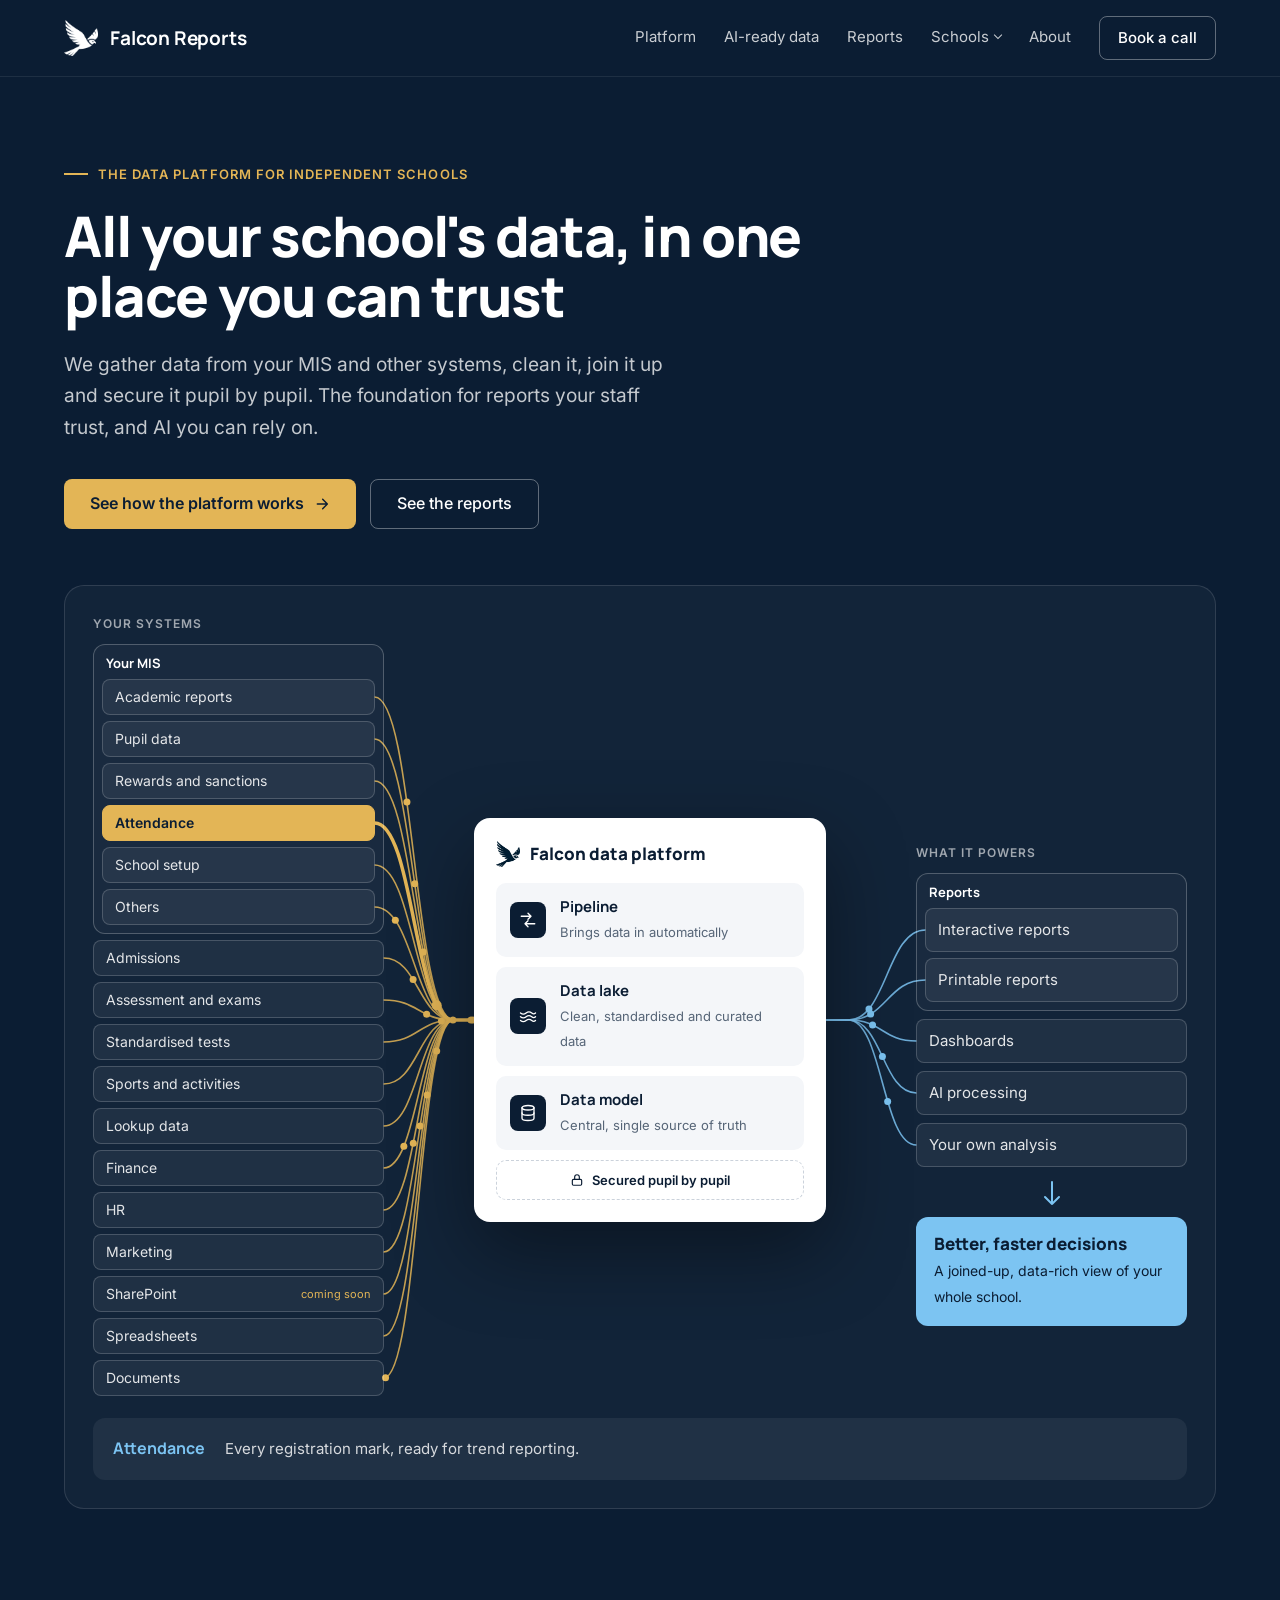
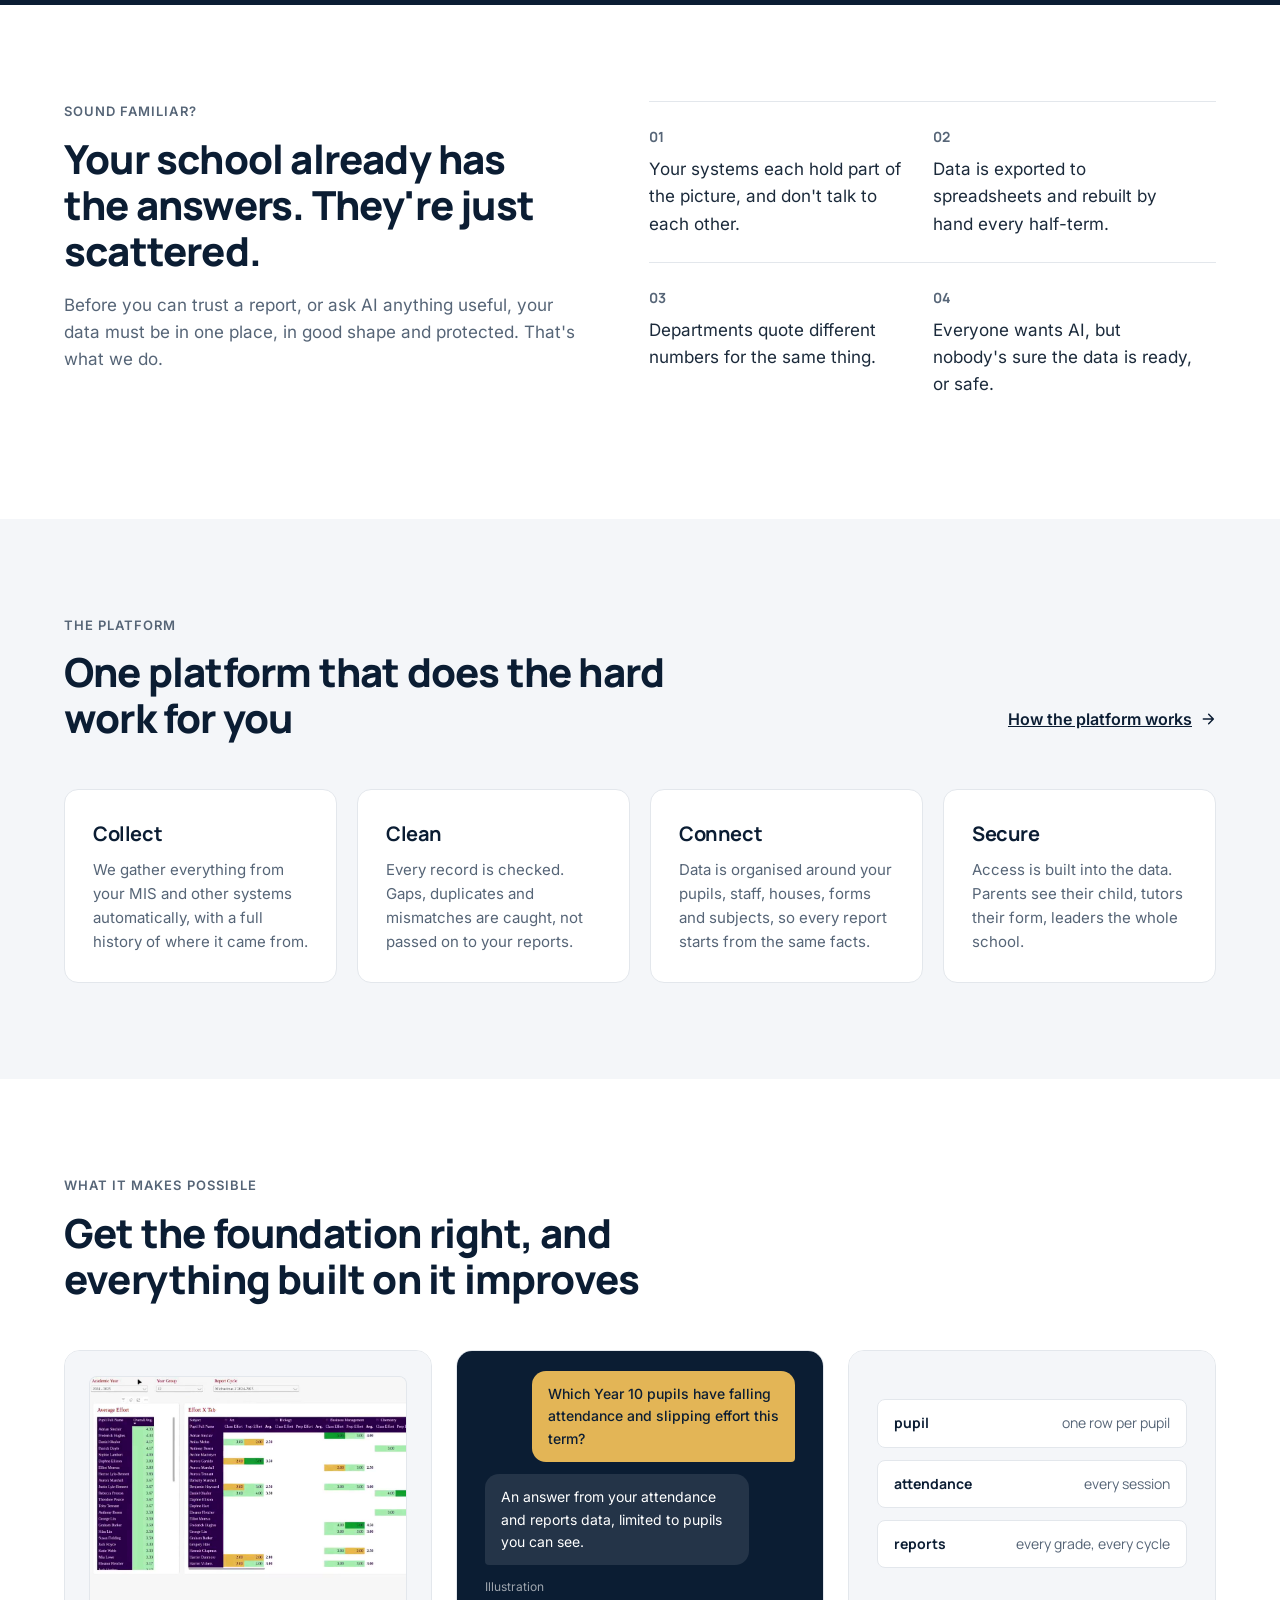
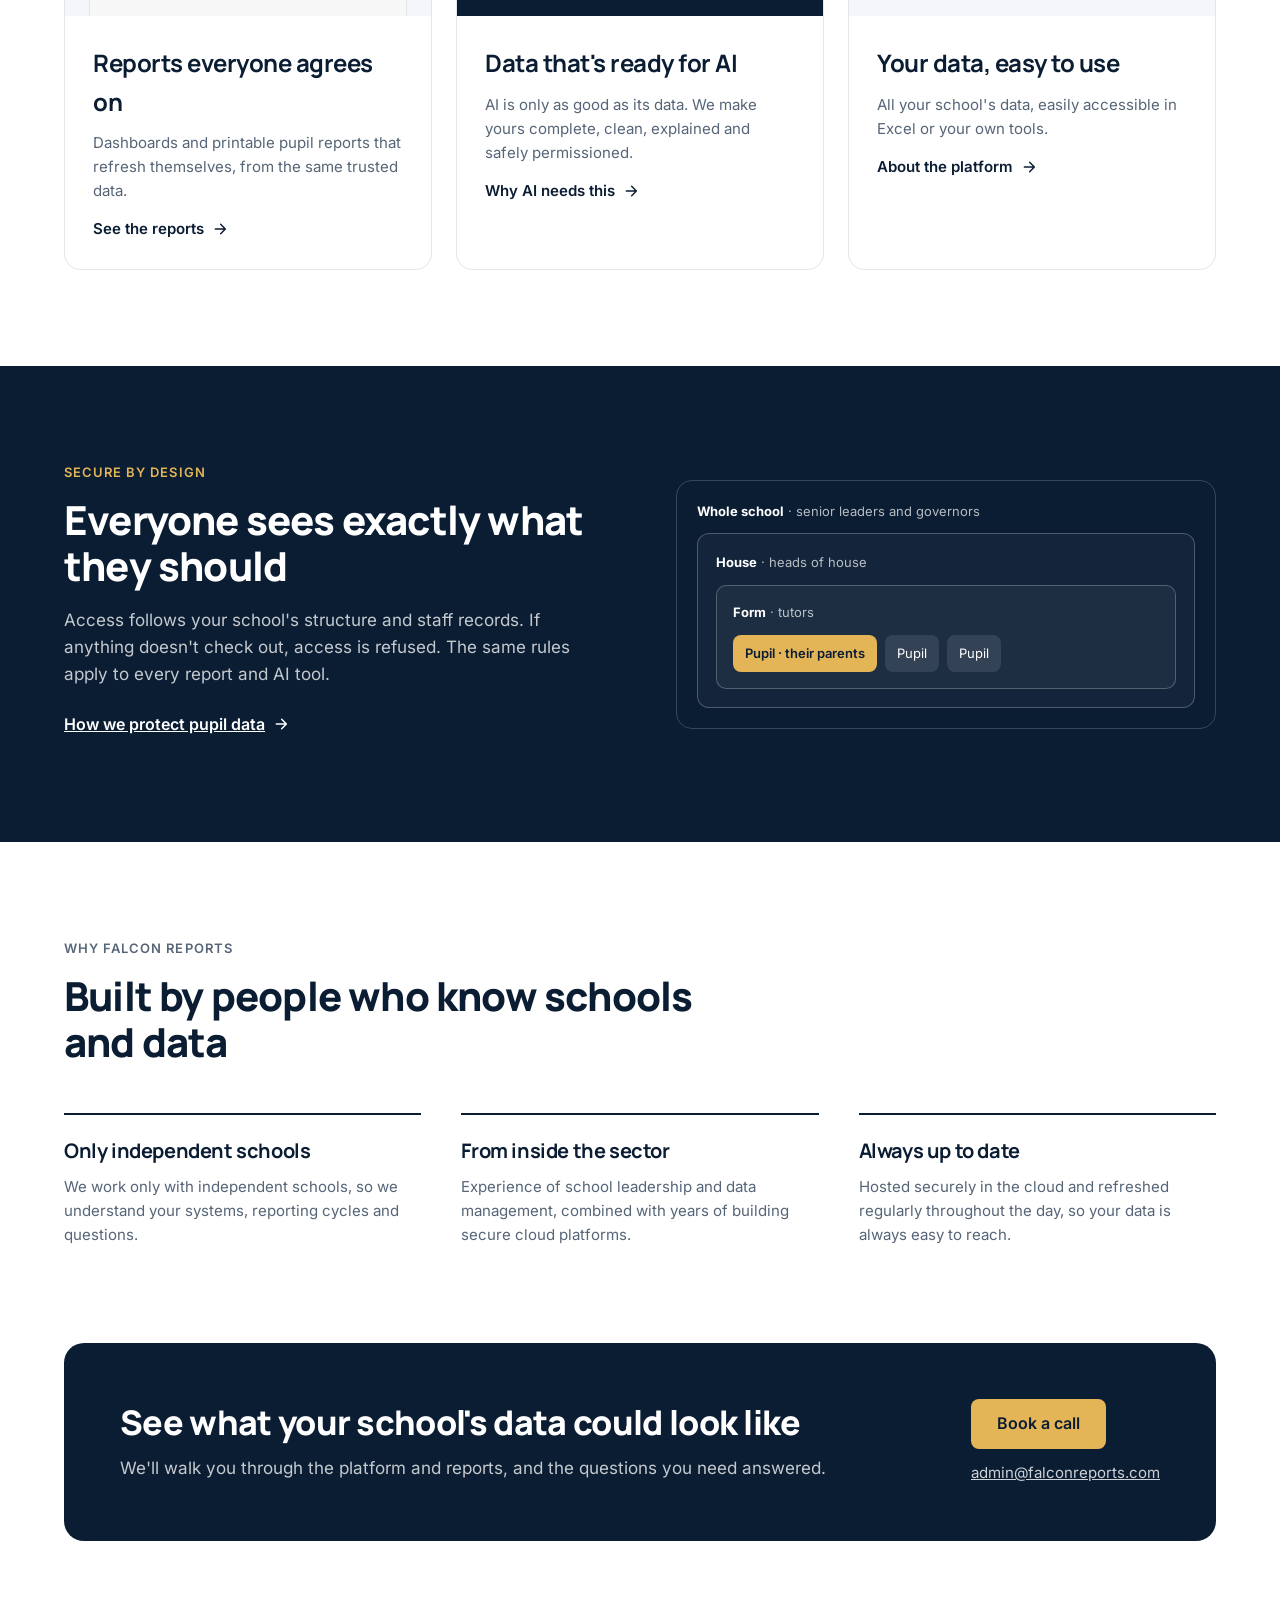
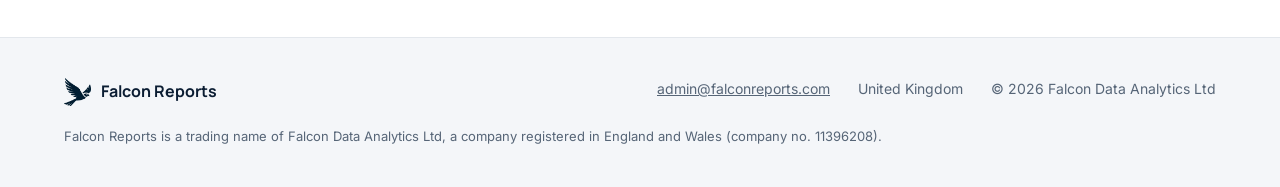
==== commit dfe501ed: "latest update - minor enhancements" ====
--- a/index.html
+++ b/index.html
@@ -73,16 +73,16 @@
               <p class="flow-label">Your systems</p>
               <div class="flow-group">
                 <p class="flow-group-title">Your MIS</p>
-                <button type="button" class="pill" data-source data-id="acad" data-print="1" data-text="Grades, effort and comments from every report cycle.">Academic reports</button>
-                <button type="button" class="pill" data-source data-id="pupil" data-print="1" data-text="Who your pupils are: year groups, forms and houses.">Pupil data</button>
+                <button type="button" class="pill" data-source data-id="acad" data-text="Grades, effort and comments from every report cycle.">Academic reports</button>
+                <button type="button" class="pill" data-source data-id="pupil" data-text="Who your pupils are: year groups, forms and houses.">Pupil data</button>
                 <button type="button" class="pill" data-source data-id="rs" data-text="Merits and sanctions, by pupil and over time.">Rewards and sanctions</button>
-                <button type="button" class="pill" data-source data-id="att" data-print="1" data-text="Every registration mark, ready for trend reporting.">Attendance</button>
-                <button type="button" class="pill" data-source data-id="setup" data-print="1" data-text="Terms, subjects, sets and staff: the structure that ties it all together.">School setup</button>
+                <button type="button" class="pill" data-source data-id="att" data-text="Every registration mark, ready for trend reporting.">Attendance</button>
+                <button type="button" class="pill" data-source data-id="setup" data-text="Terms, subjects, sets and staff: the structure that ties it all together.">School setup</button>
                 <button type="button" class="pill" data-source data-id="misother" data-text="Any other MIS data your school relies on, from boarding to trips.">Others</button>
               </div>
               <button type="button" class="pill" data-source data-id="adm" data-text="Enquiries and applications, for pipeline and trend reporting.">Admissions</button>
-              <button type="button" class="pill" data-source data-id="assess" data-print="1" data-text="Internal assessments and exam results, linked to each pupil.">Assessment and exams</button>
-              <button type="button" class="pill" data-source data-id="std" data-print="1" data-text="Standardised scores, for benchmarking and progress.">Standardised tests</button>
+              <button type="button" class="pill" data-source data-id="assess" data-text="Internal assessments and exam results, linked to each pupil.">Assessment and exams</button>
+              <button type="button" class="pill" data-source data-id="std" data-text="Standardised scores, for benchmarking and progress.">Standardised tests</button>
               <button type="button" class="pill" data-source data-id="sport" data-text="Teams, fixtures and clubs, alongside each pupil’s record.">Sports and activities</button>
               <button type="button" class="pill" data-source data-id="lookup" data-text="Reference lists and codes that keep every system consistent.">Lookup data</button>
               <button type="button" class="pill" data-source data-id="fin" data-text="Fees and budgets, for leadership and governor reporting.">Finance</button>
--- a/style.css
+++ b/style.css
@@ -789,9 +789,9 @@
   line-height: 1.3;
   text-align: left;
   cursor: pointer;
-  background: rgba(255, 255, 255, 0.04);
-  color: rgba(255, 255, 255, 0.6);
-  border: 1px solid rgba(255, 255, 255, 0.12);
+  background: rgba(255, 255, 255, 0.06);
+  color: rgba(255, 255, 255, 0.88);
+  border: 1px solid rgba(255, 255, 255, 0.18);
   transition:
     background 0.2s,
     border-color 0.2s,
@@ -800,17 +800,12 @@
 
 .pill:hover {
   color: var(--white);
+  border-color: rgba(255, 255, 255, 0.4);
 }
 
 .pill--out {
   min-height: 44px;
   font-size: 15px;
-}
-
-.pill.is-related {
-  background: rgba(255, 255, 255, 0.1);
-  color: var(--white);
-  border-color: var(--gold);
 }
 
 .pill.is-selected {
@@ -820,10 +815,6 @@
   font-weight: 600;
 }
 
-.pill--out.is-related {
-  border-color: var(--sky);
-}
-
 .pill--out.is-selected {
   background: var(--sky);
   border-color: var(--sky);
@@ -839,31 +830,32 @@
   color: var(--navy);
 }
 
+/* Every line stays lit: gold going in, sky blue coming out.
+   The selected pill's own line is drawn bolder. */
 .flow-line {
   fill: none;
-  stroke: rgba(255, 255, 255, 0.2);
-  stroke-width: 1.5;
-  transition: stroke 0.2s;
-}
-
-.flow-line.is-lit {
   stroke: var(--gold);
-  stroke-width: 2;
-}
-
-.flow-line--out.is-lit {
+  stroke-width: 1.6;
+  opacity: 0.85;
+  transition:
+    stroke-width 0.2s,
+    opacity 0.2s;
+}
+
+.flow-line--out {
   stroke: var(--sky);
 }
 
+.flow-line.is-active {
+  stroke-width: 3.5;
+  opacity: 1;
+}
+
 .flow-dot {
-  fill: rgba(255, 255, 255, 0.35);
-}
-
-.flow-dot.is-lit {
   fill: var(--gold);
 }
 
-.flow-dot--out.is-lit {
+.flow-dot--out {
   fill: var(--sky);
 }
 
@@ -2167,6 +2159,18 @@
   font-weight: 600;
 }
 
+/* Status tags: live from day one, phased roll-out, roadmap (default .tag / .roadmap-tag) */
+.tag.tag--live {
+  background: #eaf6ee;
+  border-color: #bfe3c9;
+}
+
+.tag.tag--phase,
+.roadmap-tag.tag--phase {
+  background: #e6f3fc;
+  border-color: #b6dcf5;
+}
+
 .showcase-grid {
   display: grid;
   gap: 32px;
